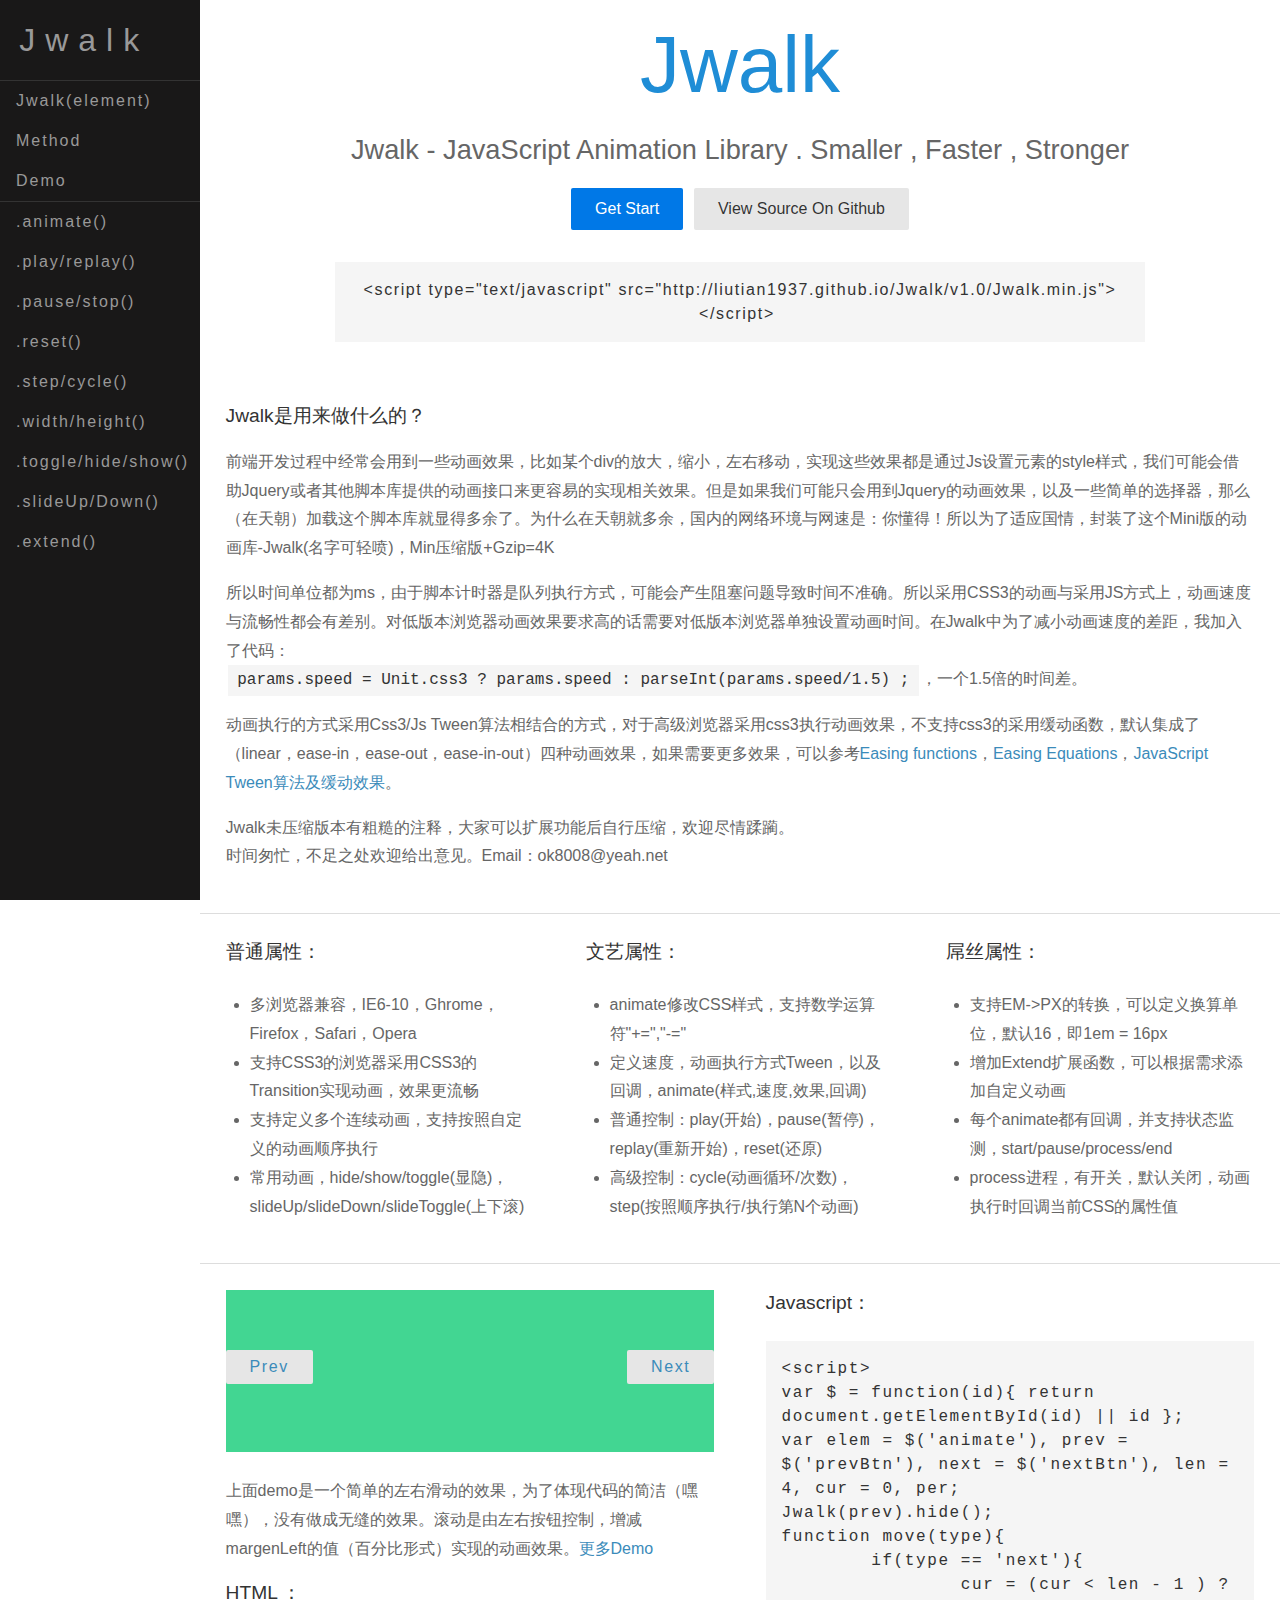
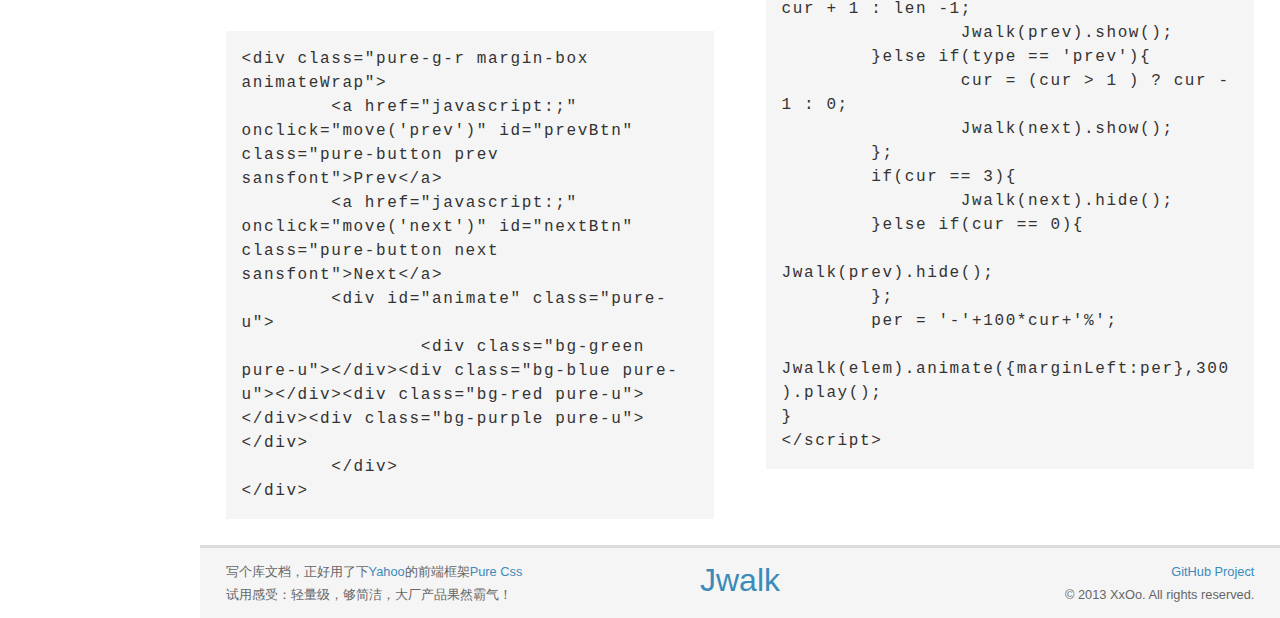
==== index.html @ 4e87f7bf "code" ====
﻿
<!DOCTYPE html>
<html>
<head>
<meta charset="UTF-8">
<title>Jwalk - JavaScript Animation Library</title>
<link rel="stylesheet" href="style.css" />
<link rel="stylesheet" href="pure.css" />
<body>
	<div class="pure-g-r" id="layout">
		<!--menu start-->
		<div class="pure-u sansfont" id="menu">
			
			<div class="pure-menu pure-menu-open">
				<a href="index.html" class="pure-menu-heading">Jwalk</a>
				<ul>
					<li><a href="start.html">Jwalk(element)</a></li>
					<li><a href="method.html">Method</a></li>
					<li><a href="demo.html">Demo</a></li>
				</ul>
				<ul>
					<li><a href="method.html#animate">.animate()</a></li>
					<li><a href="method.html#play">.play/replay()</a></li>
					<li><a href="method.html#pause">.pause/stop()</a></li>
					<li><a href="method.html#reset">.reset()</a></li>
					<li><a href="method.html#step">.step/cycle()</a></li>
					<li><a href="method.html#width">.width/height()</a></li>
					<li><a href="method.html#toggle">.toggle/hide/show()</a></li>
					<li><a href="method.html#slide">.slideUp/Down()</a></li>
					<li><a href="method.html#extend">.extend()</a></li>
				</ul>
			</div>
			
		</div>
		<!--menu end-->
		<!--main start-->
		<div class="pure-u" id="main">
			
			<div class="pure-g-r  hgroup sansfont">
				<div class="pure-u-1">
					<h1>Jwalk</h1>
					<h2>Jwalk - JavaScript Animation Library . Smaller , Faster , Stronger</h2>
					<p>
						<a class="pure-button pure-button-primary" href="start.html">Get Start</a>
						<a class="pure-button" href="https://github.com/liutian1937/Jwalk" target="_blank">View Source On Github</a>
					</p>
				</div>
				<div class="pure-u-3-4">
					<pre class="sansfont">&lt;script type="text/javascript" src="http://liutian1937.github.io/Jwalk/v1.0/Jwalk.min.js"&gt;&lt;/script&gt; </pre>
				</div>
			</div>
			
			<div class="pure-g-r">
				<div class="pure-u-1 heifont content">
					
					<div class="padding-box">
						<h3>Jwalk是用来做什么的？</h3>
						<p>前端开发过程中经常会用到一些动画效果，比如某个div的放大，缩小，左右移动，实现这些效果都是通过Js设置元素的style样式，我们可能会借助Jquery或者其他脚本库提供的动画接口来更容易的实现相关效果。但是如果我们可能只会用到Jquery的动画效果，以及一些简单的选择器，那么（在天朝）加载这个脚本库就显得多余了。为什么在天朝就多余，国内的网络环境与网速是：你懂得！所以为了适应国情，封装了这个Mini版的动画库-Jwalk(名字可轻喷)，Min压缩版+Gzip=4K</p>
						<p>所以时间单位都为ms，由于脚本计时器是队列执行方式，可能会产生阻塞问题导致时间不准确。所以采用CSS3的动画与采用JS方式上，动画速度与流畅性都会有差别。对低版本浏览器动画效果要求高的话需要对低版本浏览器单独设置动画时间。在Jwalk中为了减小动画速度的差距，我加入了代码：<br/><code>params.speed = Unit.css3 ? params.speed : parseInt(params.speed/1.5) ;</code>，一个1.5倍的时间差。</p>
						<p>动画执行的方式采用Css3/Js Tween算法相结合的方式，对于高级浏览器采用css3执行动画效果，不支持css3的采用缓动函数，默认集成了（linear，ease-in，ease-out，ease-in-out）四种动画效果，如果需要更多效果，可以参考<a href="http://easings.net/zh-cn" target="_blank">Easing functions</a>，<a href="http://www.gizma.com/easing/" target="_blank">Easing Equations</a>，<a href="http://www.cnblogs.com/cloudgamer/archive/2009/01/06/Tween.html" target="_blank">JavaScript Tween算法及缓动效果</a>。</p>
						<p>Jwalk未压缩版本有粗糙的注释，大家可以扩展功能后自行压缩，欢迎尽情蹂躏。<br/>时间匆忙，不足之处欢迎给出意见。Email：ok8008@yeah.net</p>
					</div>
					
					<div class="pure-g-r">
						<div class="pure-u-1-3">
							<div class="padding-box">
								<h4>普通属性：</h4>
								<ul>
									<li>多浏览器兼容，IE6-10，Ghrome，Firefox，Safari，Opera</li>
									<li>支持CSS3的浏览器采用CSS3的Transition实现动画，效果更流畅</li>
									<li>支持定义多个连续动画，支持按照自定义的动画顺序执行</li>
									<li>常用动画，hide/show/toggle(显隐)，slideUp/slideDown/slideToggle(上下滚)</li>
								</ul>
							</div>
						</div><div class="pure-u-1-3">
							<div class="padding-box">
								<h4>文艺属性：</h4>
								<ul>
									<li>animate修改CSS样式，支持数学运算符"+=","-="</li>
									<li>定义速度，动画执行方式Tween，以及回调，animate(样式,速度,效果,回调) </li>
									<li>普通控制：play(开始)，pause(暂停)，replay(重新开始)，reset(还原)</li>
									<li>高级控制：cycle(动画循环/次数)，step(按照顺序执行/执行第N个动画)</li>
								</ul>
							</div>
						</div><div class="pure-u-1-3">
							<div class="padding-box">
								<h4>屌丝属性：</h4>
								<ul>
									<li>支持EM->PX的转换，可以定义换算单位，默认16，即1em = 16px </li>
									<li>增加Extend扩展函数，可以根据需求添加自定义动画</li>
									<li>每个animate都有回调，并支持状态监测，start/pause/process/end</li>
									<li>process进程，有开关，默认关闭，动画执行时回调当前CSS的属性值</li>
								</ul>
							</div>
						</div>
					</div>
					
					<div class="pure-g-r">
						<div class="pure-u-1-2">
						
							<div class="pure-u-1 margin-box animateWrap">
								<a href="javascript:;" onclick="move('prev')" id="prevBtn" class="pure-button prev sansfont">Prev</a>
								<a href="javascript:;" onclick="move('next')" id="nextBtn" class="pure-button next sansfont">Next</a>
								<div id="animate" class="pure-u">
									<div class="bg-green pure-u"></div><div class="bg-blue pure-u"></div><div class="bg-red pure-u"></div><div class="bg-purple pure-u"></div>
								</div>
							</div>
							
							<div class="pure-u-1 margin-box">
								<p>上面demo是一个简单的左右滑动的效果，为了体现代码的简洁（嘿嘿），没有做成无缝的效果。滚动是由左右按钮控制，增减margenLeft的值（百分比形式）实现的动画效果。<a href="demo.html">更多Demo</a></p>
								<h4>HTML ：</h4>
								<pre>&lt;div class="pure-g-r margin-box animateWrap"&gt;
	&lt;a href="javascript:;" onclick="move('prev')" id="prevBtn" class="pure-button prev sansfont"&gt;Prev&lt;/a&gt;
	&lt;a href="javascript:;" onclick="move('next')" id="nextBtn" class="pure-button next sansfont"&gt;Next&lt;/a&gt;
	&lt;div id="animate" class="pure-u"&gt;
		&lt;div class="bg-green pure-u"&gt;&lt;/div&gt;&lt;div class="bg-blue pure-u"&gt;&lt;/div&gt;&lt;div class="bg-red pure-u"&gt;&lt;/div&gt;&lt;div class="bg-purple pure-u"&gt;&lt;/div&gt;
	&lt;/div&gt;
&lt;/div&gt; </pre>
							</div>
							
						</div><div class="pure-u-1-2">
							<div class="padding-box">
								<h4>Javascript：</h4>
								
								<pre>&lt;script&gt;
var $ = function(id){ return document.getElementById(id) || id };
var elem = $('animate'), prev = $('prevBtn'), next = $('nextBtn'), len = 4, cur = 0, per;
Jwalk(prev).hide();
function move(type){
	if(type == 'next'){
		cur = (cur &lt; len - 1 ) ? cur + 1 : len -1;
		Jwalk(prev).show();
	}else if(type == 'prev'){
		cur = (cur &gt; 1 ) ? cur - 1 : 0;
		Jwalk(next).show();
	};
	if(cur == 3){
		Jwalk(next).hide();
	}else if(cur == 0){
			Jwalk(prev).hide();
	};
	per = '-'+100*cur+'%';
	Jwalk(elem).animate({marginLeft:per},300).play();
}
&lt;/script&gt; </pre>
							</div>
						</div>
					</div>

					<!--bottom start-->
					<div class="pure-g-r bottom">

						<div class="pure-u-2-5">
							<div class="padding-box-1">
								<p>
									写个库文档，正好用了下<span class="sansfont" style="color:#3b8bba;">Yahoo</span>的前端框架<a class="sansfont" href="http://purecss.io/" target="_blank">Pure Css</a><br/>
									试用感受：轻量级，够简洁，大厂产品果然霸气！
								</p>
							</div>
						</div><div class="pure-u-1-5 align-center">
							<a href="http://liutian1937.github.io/Jwalk/index.html" class="sansfont center-name" target="_blank">
								Jwalk
							</a>
						</div><div class="pure-u-2-5">
							<div class="padding-box-1 bottom-right">
								<p class="sansfont">
									<a href="https://github.com/liutian1937/Jwalk" target="_blank">GitHub Project</a><br/>
									<span class="copyright">© 2013 XxOo. All rights reserved.</span>
								</p>
							</div>
						</div>

					</div>
					<!--bottom end-->
				</div>
				
			</div>
		</div>
		<!--main end-->
	</div>


</body>
</html>
---- style.css ----
﻿h1,h2,h3,h4{font-weight:100;}
.sansfont{font-family: 'Open Sans', sans-serif;}
.heifont{font-family:"Microsoft YaHei",sans-serif;}
#layout{padding-left:200px;}
a{text-decoration:none;}
.padding-box{padding:1.6em;}
.padding-box-1{padding:0.8em 1.6em;}
.margin-box{margin:1.6em;}
.align-center{text-align:center;}
.red{color:#db4f33;}
pre{padding:1em;font-size:100%;color:#333;background:#f5f5f5;letter-spacing:0.1em;line-height:1.5em;}
code{border: none;margin:0 2px;font-size:1em;padding:0.4em 0.6em;white-space: nowrap;background:#f5f5f5;color:#333;}
.pure-button-small {font-size: 80%;}
/*menu start*/
#menu{margin-left:-200px;width:200px;position:fixed;top:0;left:200px;bottom:0;z-index:1000;background:#191818;overflow-x:hidden;overflow-y:auto;-webkit-overflow-scroll:touch;}
#menu a{color:#999;border:none;white-space:normal;font-weight:400;padding:0.5em 0 0.5em 1em;letter-spacing:2px;}
#menu .pure-menu-open{background:transparent;border:0;}
#menu .pure-menu ul{border:none;background:transparent;}
#menu .pure-menu ul,#menu .pure-menu .menu-item-selected{border-top:1px solid #333;}
#menu .pure-menu li a:hover,#menu .pure-menu li a:focus{background:#333;}
.pure-menu-link{display:none;top:0;left:150px;background:#000;background:rgba(0,0,0,0.7);padding:0.75em 1em;}
.pure-menu-link:hover,.pure-menu-link:focus{background:#000;}
#menu .pure-menu-heading{font-size:200%;color:#fff;font-weight:100;letter-spacing:10px;text-transform:none;padding-left:0.6em;margin-top:0;}
#menu .pure-menu-heading:hover,#menu .pure-menu-heading:focus{color:#999;}
#menu .pure-menu-selected{background:#1f8dd6;}
#menu .pure-menu-selected a{color:#fff;}
#menu li.pure-menu-selected a:hover,#menu li.pure-menu-selected a:focus{background:none;}
/*main start*/
#main{width:100%;}
#main .hgroup{text-align:center;padding:1.2em 0;}
#main .hgroup h1{color:#1f8dd6;font-size:500%;margin:0;padding:0;}
#main .hgroup h2{color:#666;font-size:170%;}
#main .hgroup p a{line-height:1.6em;margin:0 0.2em;}
#main .hgroup pre{padding:1em;font-size:100%;color:#333;background:#f5f5f5;letter-spacing:0.1em;}

#main .content{color:#333;}
#main .content .pure-g-r{border-top:1px solid #ddd;}
#main .content h3,#main .content h4{font-size:1.2em;margin-top:0;}
#main .content p,#main .content ul{font-size:1em;line-height:1.8em;color:#666;}
#main .content ul{padding-left:24px;}
#main .content h2,#main .content h3,#main .content h4{font-family:"Microsoft YaHei",sans-serif;}
#main .content h3 a{color:#333;cursor:default;font-family: 'Open Sans', sans-serif;font-size:140%;}

#main .content .bottom{background:#f5f5f5;color:#666;border-top:3px solid #ddd;}
#main .content .bottom p{margin:0;padding:0;font-size:0.8em;color:#666;}
#main .content .bottom a{color:#3b8bba;text-decoration:none;}
#main .content .bottom a:hover{color:#265778;}
#main .content .bottom-right{text-align:right;}
#main .content a.center-name{font-size:200%;line-height:2em;}
/*page header*/
#main .header{text-align:center;padding:1.2em 0;border-bottom:1px solid #eee;}
#main .header h1{font-size:200%;color:#666;margin:0.2em 0;}
#main .header p{font-size:140%;color:#999;margin:0.2em 0;font-weight:100;}

#main .intro ul{padding-left:2.5em;}
#main .content a{color:#3b8bba;}
#main .content a:hover{color:#265778}
#main .content .notice{border-bottom:2px solid rgb(202, 60, 60);}
/*animate*/
#animate{height:100%;}
#touch li{height:100%;float:left;text-align:center;}

/*demo*/
#animate{width:100%;height:162px;white-space:nowrap;}
#animate .pure-u{width:100%;height:100%;}
.bg-green{background:#42d692;}
.bg-blue{background:#4986e7;}
.bg-red{background:#d06b64;}
.bg-purple{background:#cd74e6;}

.animateWrap{overflow:hidden;position:relative;}
.animateWrap .pure-button{position:absolute;top:60px;letter-spacing:0.1em;}
.animateWrap .prev{left:0px;}
.animateWrap .next{right:0px;}
.hide-code{display:none;height:0px;}

/*demo*/
.starWrap{position:relative;width:300px;height:300px;background:#f5f5f5;}
.starWrap .circle{width:30px;height:30px;border:1px solid #eee;box-shadow:0px 0px 10px rgba(0,0,0,0.3);border-radius:30px;position:absolute;left:0px;top:0px;}
.starWrap .c1{left:20px;top:120px;}
.starWrap .c2{left:120px;top:30px;}
.starWrap .c3{left:220px;top:120px;}
.starWrap .c4{left:170px;top:220px;}
.starWrap .c5{left:70px;top:220px;}

#circle{background:#db4f33;left:20px;top:120px;}
---- pure.css ----
﻿/*!
Pure v0.2.0
Copyright 2013 Yahoo! Inc. All rights reserved.
Licensed under the BSD License.
https://github.com/yui/pure/blob/master/LICENSE.md
*/
/*!
normalize.css v1.1.2 | MIT License | git.io/normalize
Copyright (c) Nicolas Gallagher and Jonathan Neal
*/
/*! normalize.css v1.1.2 | MIT License | git.io/normalize */article,aside,details,figcaption,figure,footer,header,hgroup,main,nav,section,summary{display:block}audio,canvas,video{display:inline-block;*display:inline;*zoom:1}audio:not([controls]){display:none;height:0}[hidden]{display:none}html{font-size:100%;-ms-text-size-adjust:100%;-webkit-text-size-adjust:100%}html,button,input,select,textarea{font-family:sans-serif}body{margin:0}a:focus{outline:thin dotted}a:active,a:hover{outline:0}h1{font-size:2em;margin:.67em 0}h2{font-size:1.5em;margin:.83em 0}h3{font-size:1.17em;margin:1em 0}h4{font-size:1em;margin:1.33em 0}h5{font-size:.83em;margin:1.67em 0}h6{font-size:.67em;margin:2.33em 0}abbr[title]{border-bottom:1px dotted}b,strong{font-weight:700}blockquote{margin:1em 40px}dfn{font-style:italic}hr{-moz-box-sizing:content-box;box-sizing:content-box;height:0}mark{background:#ff0;color:#000}p,pre{margin:1em 0}code,kbd,pre,samp{font-family:monospace,serif;_font-family:'courier new',monospace;font-size:1em}pre{white-space:pre;white-space:pre-wrap;word-wrap:break-word}q{quotes:none}q:before,q:after{content:'';content:none}small{font-size:80%}sub,sup{font-size:75%;line-height:0;position:relative;vertical-align:baseline}sup{top:-.5em}sub{bottom:-.25em}dl,menu,ol,ul{margin:1em 0}dd{margin:0 0 0 40px}menu,ol,ul{padding:0 0 0 40px}nav ul,nav ol{list-style:none;list-style-image:none}img{border:0;-ms-interpolation-mode:bicubic}svg:not(:root){overflow:hidden}figure{margin:0}form{margin:0}fieldset{border:1px solid silver;margin:0 2px;padding:.35em .625em .75em}legend{border:0;padding:0;white-space:normal;*margin-left:-7px}button,input,select,textarea{font-size:100%;margin:0;vertical-align:baseline;*vertical-align:middle}button,input{line-height:normal}button,select{text-transform:none}button,html input[type=button],input[type=reset],input[type=submit]{-webkit-appearance:button;cursor:pointer;*overflow:visible}button[disabled],html input[disabled]{cursor:default}input[type=checkbox],input[type=radio]{box-sizing:border-box;padding:0;*height:13px;*width:13px}input[type=search]{-webkit-appearance:textfield;-moz-box-sizing:content-box;-webkit-box-sizing:content-box;box-sizing:content-box}input[type=search]::-webkit-search-cancel-button,input[type=search]::-webkit-search-decoration{-webkit-appearance:none}button::-moz-focus-inner,input::-moz-focus-inner{border:0;padding:0}textarea{overflow:auto;vertical-align:top}table{border-collapse:collapse;border-spacing:0}
.pure-button{display:inline-block;*display:inline;zoom:1;line-height:normal;white-space:nowrap;vertical-align:baseline;text-align:center;cursor:pointer;-webkit-user-drag:none;-webkit-user-select:none;-moz-user-select:none;-ms-user-select:none;user-select:none}.pure-button::-moz-focus-inner{padding:0;border:0}.pure-button{font-size:100%;*font-size:90%;*overflow:visible;padding:.5em 1.5em;color:#444;color:rgba(0,0,0,.8);*color:#444;border:1px solid #999;border:0 rgba(0,0,0,0);background-color:#E6E6E6;text-decoration:none;border-radius:2px;-webkit-font-smoothing:antialiased;-webkit-transition:.1s linear -webkit-box-shadow;-moz-transition:.1s linear -moz-box-shadow;-ms-transition:.1s linear box-shadow;-o-transition:.1s linear box-shadow;transition:.1s linear box-shadow}.pure-button-hover,.pure-button:hover,.pure-button:focus{filter:progid:DXImageTransform.Microsoft.gradient(startColorstr='#00000000', endColorstr='#1a000000', GradientType=0);background-image:-webkit-gradient(linear,0 0,0 100%,from(transparent),color-stop(40%,rgba(0,0,0,.05)),to(rgba(0,0,0,.1)));background-image:-webkit-linear-gradient(transparent,rgba(0,0,0,.05) 40%,rgba(0,0,0,.1));background-image:-moz-linear-gradient(top,rgba(0,0,0,.05) 0,rgba(0,0,0,.1));background-image:-ms-linear-gradient(transparent,rgba(0,0,0,.05) 40%,rgba(0,0,0,.1));background-image:-o-linear-gradient(transparent,rgba(0,0,0,.05) 40%,rgba(0,0,0,.1));background-image:linear-gradient(transparent,rgba(0,0,0,.05) 40%,rgba(0,0,0,.1))}.pure-button:focus{outline:0}.pure-button-active,.pure-button:active{box-shadow:0 0 0 1px rgba(0,0,0,.15) inset,0 0 6px rgba(0,0,0,.2) inset}.pure-button[disabled],.pure-button-disabled,.pure-button-disabled:hover,.pure-button-disabled:focus,.pure-button-disabled:active{border:0;background-image:none;filter:progid:DXImageTransform.Microsoft.gradient(enabled=false);filter:alpha(opacity=40);-khtml-opacity:.4;-moz-opacity:.4;opacity:.4;cursor:not-allowed;box-shadow:none}.pure-button-hidden{display:none}.pure-button::-moz-focus-inner{padding:0;border:0}.pure-button-primary,.pure-button-selected,a.pure-button-primary,a.pure-button-selected{background-color:#0078e7;color:#fff}
.pure-form{margin:0}.pure-form fieldset{border:1px solid silver;margin:0 2px;padding:.35em .625em .75em}.pure-form legend{border:0;padding:0;white-space:normal;*margin-left:-7px}.pure-form button,.pure-form input,.pure-form select,.pure-form textarea{font-size:100%;margin:0;vertical-align:baseline;*vertical-align:middle}.pure-form button,.pure-form input{line-height:normal}.pure-form button,.pure-form input[type=button],.pure-form input[type=reset],.pure-form input[type=submit]{-webkit-appearance:button;cursor:pointer;*overflow:visible}.pure-form button[disabled],.pure-form input[disabled]{cursor:default}.pure-form input[type=checkbox],.pure-form input[type=radio]{box-sizing:border-box;padding:0;*height:13px;*width:13px}.pure-form input[type=search]{-webkit-appearance:textfield;-moz-box-sizing:content-box;-webkit-box-sizing:content-box;box-sizing:content-box}.pure-form input[type=search]::-webkit-search-cancel-button,.pure-form input[type=search]::-webkit-search-decoration{-webkit-appearance:none}.pure-form button::-moz-focus-inner,.pure-form input::-moz-focus-inner{border:0;padding:0}.pure-form textarea{overflow:auto;vertical-align:top}.pure-form input[type=text],.pure-form input[type=password],.pure-form input[type=email],.pure-form input[type=url],.pure-form input[type=date],.pure-form input[type=month],.pure-form input[type=time],.pure-form input[type=datetime],.pure-form input[type=datetime-local],.pure-form input[type=week],.pure-form input[type=number],.pure-form input[type=search],.pure-form input[type=tel],.pure-form input[type=color],.pure-form select,.pure-form textarea{padding:.5em .6em;display:inline-block;border:1px solid #ccc;font-size:.8em;box-shadow:inset 0 1px 3px #ddd;border-radius:4px;-webkit-transition:.3s linear border;-moz-transition:.3s linear border;-ms-transition:.3s linear border;-o-transition:.3s linear border;transition:.3s linear border;-webkit-box-sizing:border-box;-moz-box-sizing:border-box;box-sizing:border-box;-webkit-font-smoothing:antialiased}.pure-form input[type=text]:focus,.pure-form input[type=password]:focus,.pure-form input[type=email]:focus,.pure-form input[type=url]:focus,.pure-form input[type=date]:focus,.pure-form input[type=month]:focus,.pure-form input[type=time]:focus,.pure-form input[type=datetime]:focus,.pure-form input[type=datetime-local]:focus,.pure-form input[type=week]:focus,.pure-form input[type=number]:focus,.pure-form input[type=search]:focus,.pure-form input[type=tel]:focus,.pure-form input[type=color]:focus,.pure-form select:focus,.pure-form textarea:focus{outline:0;outline:thin dotted \9;border-color:#129FEA}.pure-form input[type=file]:focus,.pure-form input[type=radio]:focus,.pure-form input[type=checkbox]:focus{outline:thin dotted #333;outline:1px auto #129FEA}.pure-form .pure-checkbox,.pure-form .pure-radio{margin:.5em 0;display:block}.pure-form input[type=text][disabled],.pure-form input[type=password][disabled],.pure-form input[type=email][disabled],.pure-form input[type=url][disabled],.pure-form input[type=date][disabled],.pure-form input[type=month][disabled],.pure-form input[type=time][disabled],.pure-form input[type=datetime][disabled],.pure-form input[type=datetime-local][disabled],.pure-form input[type=week][disabled],.pure-form input[type=number][disabled],.pure-form input[type=search][disabled],.pure-form input[type=tel][disabled],.pure-form input[type=color][disabled],.pure-form select[disabled],.pure-form textarea[disabled],.pure-form input[readonly],.pure-form select[readonly],.pure-form textarea[readonly]{cursor:not-allowed;background-color:#eaeded;color:#cad2d3;border-color:transparent}.pure-form input:focus:invalid,.pure-form textarea:focus:invalid,.pure-form select:focus:invalid{color:#b94a48;border:1px solid #ee5f5b}.pure-form input:focus:invalid:focus,.pure-form textarea:focus:invalid:focus,.pure-form select:focus:invalid:focus{border-color:#e9322d}.pure-form input[type=file]:focus:invalid:focus,.pure-form input[type=radio]:focus:invalid:focus,.pure-form input[type=checkbox]:focus:invalid:focus{outline-color:#e9322d}.pure-form select{border:1px solid #ccc;background-color:#fff}.pure-form select[multiple]{height:auto}.pure-form label{margin:.5em 0 .2em;color:#999;font-size:90%}.pure-form fieldset{margin:0;padding:.35em 0 .75em;border:0}.pure-form legend{display:block;width:100%;padding:.3em 0;margin-bottom:.3em;font-size:125%;color:#333;border-bottom:1px solid #e5e5e5}.pure-form-stacked input[type=text],.pure-form-stacked input[type=password],.pure-form-stacked input[type=email],.pure-form-stacked input[type=url],.pure-form-stacked input[type=date],.pure-form-stacked input[type=month],.pure-form-stacked input[type=time],.pure-form-stacked input[type=datetime],.pure-form-stacked input[type=datetime-local],.pure-form-stacked input[type=week],.pure-form-stacked input[type=number],.pure-form-stacked input[type=search],.pure-form-stacked input[type=tel],.pure-form-stacked input[type=color],.pure-form-stacked select,.pure-form-stacked label{display:block}.pure-form-aligned input,.pure-form-aligned textarea,.pure-form-aligned select,.pure-form-aligned .pure-help-inline,.pure-form-message-inline{display:inline-block;*display:inline;*zoom:1;vertical-align:middle}.pure-form-aligned .pure-control-group{margin-bottom:.5em}.pure-form-aligned .pure-control-group label{text-align:right;display:inline-block;vertical-align:middle;width:10em;margin:0 1em 0 0}.pure-form-aligned .pure-controls{margin:1.5em 0 0 10em}.pure-form .pure-input-rounded{border-radius:20px;padding-left:1em}.pure-form .pure-group fieldset{margin-bottom:10px}.pure-form .pure-group input{display:block;padding:10px;margin:0;border-radius:0;position:relative;top:-1px}.pure-form .pure-group input:focus{z-index:2}.pure-form .pure-group input:first-child{top:1px;border-radius:4px 4px 0 0}.pure-form .pure-group input:last-child{top:-2px;border-radius:0 0 4px 4px}.pure-form .pure-group button{margin:.35em 0}.pure-form .pure-input-1{width:100%}.pure-form .pure-input-2-3{width:66%}.pure-form .pure-input-1-2{width:50%}.pure-form .pure-input-1-3{width:33%}.pure-form .pure-input-1-4{width:25%}.pure-form .pure-help-inline,.pure-form-message-inline{display:inline-block;padding-left:.3em;color:#666;vertical-align:middle;font-size:90%}.pure-form-message{display:block;color:#666;font-size:90%}@media only screen and (max-width :480px){.pure-form button[type=submit]{margin:.7em 0 0}.pure-form input[type=text],.pure-form input[type=password],.pure-form input[type=email],.pure-form input[type=url],.pure-form input[type=date],.pure-form input[type=month],.pure-form input[type=time],.pure-form input[type=datetime],.pure-form input[type=datetime-local],.pure-form input[type=week],.pure-form input[type=number],.pure-form input[type=search],.pure-form input[type=tel],.pure-form input[type=color],.pure-form label{margin-bottom:.3em;display:block}.pure-group input[type=text],.pure-form input[type=password],.pure-form input[type=email],.pure-form input[type=url],.pure-form input[type=date],.pure-form input[type=month],.pure-form input[type=time],.pure-form input[type=datetime],.pure-form input[type=datetime-local],.pure-form input[type=week],.pure-form input[type=number],.pure-form input[type=search],.pure-form input[type=tel],.pure-form input[type=color]{margin-bottom:0}.pure-form-aligned .pure-control-group label{margin-bottom:.3em;text-align:left;display:block;width:100%}.pure-form-aligned .pure-controls{margin:1.5em 0 0}.pure-form .pure-help-inline,.pure-form-message-inline,.pure-form-message{display:block;font-size:80%;padding:.2em 0 .8em}}
.pure-g{letter-spacing:-.31em;*letter-spacing:normal;*word-spacing:-.43em;text-rendering:optimizespeed}.opera-only :-o-prefocus,.pure-g{word-spacing:-.43em}.pure-u{display:inline-block;*display:inline;zoom:1;letter-spacing:normal;word-spacing:normal;vertical-align:top;text-rendering:auto}.pure-u-1,.pure-u-1-2,.pure-u-1-3,.pure-u-2-3,.pure-u-1-4,.pure-u-3-4,.pure-u-1-5,.pure-u-2-5,.pure-u-3-5,.pure-u-4-5,.pure-u-1-6,.pure-u-5-6,.pure-u-1-8,.pure-u-3-8,.pure-u-5-8,.pure-u-7-8,.pure-u-1-12,.pure-u-5-12,.pure-u-7-12,.pure-u-11-12,.pure-u-1-24,.pure-u-5-24,.pure-u-7-24,.pure-u-11-24,.pure-u-13-24,.pure-u-17-24,.pure-u-19-24,.pure-u-23-24{display:inline-block;*display:inline;zoom:1;letter-spacing:normal;word-spacing:normal;vertical-align:top;text-rendering:auto}.pure-u-1{display:block}.pure-u-1-2{width:50%}.pure-u-1-3{width:33.33333%}.pure-u-2-3{width:66.66666%}.pure-u-1-4{width:25%}.pure-u-3-4{width:75%}.pure-u-1-5{width:20%}.pure-u-2-5{width:40%}.pure-u-3-5{width:60%}.pure-u-4-5{width:80%}.pure-u-1-6{width:16.656%}.pure-u-5-6{width:83.33%}.pure-u-1-8{width:12.5%}.pure-u-3-8{width:37.5%}.pure-u-5-8{width:62.5%}.pure-u-7-8{width:87.5%}.pure-u-1-12{width:8.3333%}.pure-u-5-12{width:41.6666%}.pure-u-7-12{width:58.3333%}.pure-u-11-12{width:91.6666%}.pure-u-1-24{width:4.1666%}.pure-u-5-24{width:20.8333%}.pure-u-7-24{width:29.1666%}.pure-u-11-24{width:45.8333%}.pure-u-13-24{width:54.1666%}.pure-u-17-24{width:70.8333%}.pure-u-19-24{width:79.1666%}.pure-u-23-24{width:95.8333%}.pure-g-r{letter-spacing:-.31em;*letter-spacing:normal;*word-spacing:-.43em}.opera-only :-o-prefocus,.pure-g-r{word-spacing:-.43em}.pure-g-r img{max-width:100%}@media (min-width:980px){.pure-visible-phone{display:none}.pure-visible-tablet{display:none}.pure-hidden-desktop{display:none}}@media (max-width:480px){.pure-g-r>.pure-u,.pure-g-r>[class *="pure-u-"]{width:100%}}@media (max-width:767px){.pure-g-r>.pure-u,.pure-g-r>[class *="pure-u-"]{width:100%}.pure-hidden-phone{display:none}.pure-visible-desktop{display:none}}@media (min-width:768px) and (max-width:979px){.pure-hidden-tablet{display:none}.pure-visible-desktop{display:none}}
.pure-menu ul{position:absolute;visibility:hidden}.pure-menu.pure-menu-open{visibility:visible;z-index:2;width:100%}.pure-menu ul{left:-10000px;list-style:none;margin:0;padding:0;top:-10000px;z-index:1}.pure-menu>ul{position:relative}.pure-menu-open>ul{left:0;top:0;visibility:visible}.pure-menu-open>ul:focus{outline:0}.pure-menu li{position:relative}.pure-menu a,.pure-menu .pure-menu-heading{display:block;color:inherit;line-height:1.5em;padding:5px 20px;text-decoration:none;white-space:nowrap}.pure-menu.pure-menu-horizontal>.pure-menu-heading{display:inline-block;*display:inline;zoom:1;margin:0;vertical-align:middle}.pure-menu.pure-menu-horizontal>ul{display:inline-block;*display:inline;zoom:1;vertical-align:middle;height:2.4em}.pure-menu li a{padding:5px 20px}.pure-menu-can-have-children>.pure-menu-label:after{content:'\25B8';float:right;font-family:'Lucida Grande','Lucida Sans Unicode','DejaVu Sans',sans-serif;margin-right:-20px;margin-top:-1px}.pure-menu-can-have-children>.pure-menu-label{padding-right:30px}.pure-menu-separator{background-color:#dfdfdf;display:block;height:1px;font-size:0;margin:7px 2px;overflow:hidden}.pure-menu-hidden{display:none}.pure-menu-fixed{position:fixed;top:0;left:0;width:100%}.pure-menu-horizontal li{display:inline-block;*display:inline;zoom:1;vertical-align:middle}.pure-menu-horizontal li li{display:block}.pure-menu-horizontal>.pure-menu-children>.pure-menu-can-have-children>.pure-menu-label:after{content:"\25BE"}.pure-menu-horizontal>.pure-menu-children>.pure-menu-can-have-children>.pure-menu-label{padding-right:30px}.pure-menu-horizontal li.pure-menu-separator{height:50%;width:1px;margin:0 7px}.pure-menu-horizontal li li.pure-menu-separator{height:1px;width:auto;margin:7px 2px}.pure-menu.pure-menu-open,.pure-menu.pure-menu-horizontal li .pure-menu-children{background:#fff;border:1px solid #b7b7b7}.pure-menu.pure-menu-horizontal,.pure-menu.pure-menu-horizontal .pure-menu-heading{border:0}.pure-menu a{border:1px solid transparent;border-left:0;border-right:0}.pure-menu a,.pure-menu .pure-menu-can-have-children>li:after{color:#777}.pure-menu .pure-menu-can-have-children>li:hover:after{color:#fff}.pure-menu .pure-menu-open{background:#dedede}.pure-menu li a:hover,.pure-menu li a:focus{background:#eee}.pure-menu li.pure-menu-disabled a:hover,.pure-menu li.pure-menu-disabled a:focus{background:#fff;color:#bfbfbf}.pure-menu .pure-menu-disabled>a{background-image:none;border-color:transparent;cursor:default}.pure-menu .pure-menu-disabled>a,.pure-menu .pure-menu-can-have-children.pure-menu-disabled>a:after{color:#bfbfbf}.pure-menu .pure-menu-heading{color:#565d64;text-transform:uppercase;font-size:90%;margin-top:.5em;border-bottom-width:1px;border-bottom-style:solid;border-bottom-color:#dfdfdf}.pure-menu .pure-menu-selected a{color:#000}.pure-menu.pure-menu-open.pure-menu-fixed{border:0;border-bottom:1px solid #b7b7b7}.pure-paginator{list-style:none;margin:0;padding:0}.pure-paginator li{display:inline-block;*display:inline;zoom:1;margin:0 -.35em 0 0}.pure-paginator .pure-button{border-radius:0;padding:.8em 1.4em;vertical-align:top;height:1.1em}.pure-paginator .pure-button:focus{outline-style:none}.pure-paginator .prev,.pure-paginator .next{color:#C0C1C3;text-shadow:0 -1px 0 rgba(0,0,0,.45)}.pure-paginator .prev{border-radius:2px 0 0 2px}.pure-paginator .next{border-radius:0 2px 2px 0}@media (max-width:480px){.pure-menu-horizontal{width:100%}.pure-menu-children li{display:block;border-bottom:1px solid #000}}
.pure-table{border-collapse:collapse;border-spacing:0;empty-cells:show;border:1px solid #cbcbcb}.pure-table caption{color:#000;font:italic 85%/1 arial,sans-serif;padding:1em 0;text-align:center}.pure-table td,.pure-table th{border-left:1px solid #cbcbcb;border-width:0 0 0 1px;font-size:inherit;margin:0;overflow:visible;padding:6px 12px}.pure-table td:first-child,.pure-table th:first-child{border-left-width:0}.pure-table thead{background:#e0e0e0;color:#000;text-align:left;vertical-align:bottom;white-space:nowrap}.pure-table td{background-color:transparent}.pure-table-odd td{background-color:#f2f2f2}.pure-table-striped tr:nth-child(2n-1) td{background-color:#f2f2f2}.pure-table-bordered td{border-bottom:1px solid #cbcbcb}.pure-table-bordered tbody>tr:last-child td,.pure-table-horizontal tbody>tr:last-child td{border-bottom-width:0}.pure-table-horizontal td,.pure-table-horizontal th{border-width:0 0 1px;border-bottom:1px solid #cbcbcb}.pure-table-horizontal tbody>tr:last-child td{border-bottom-width:0}
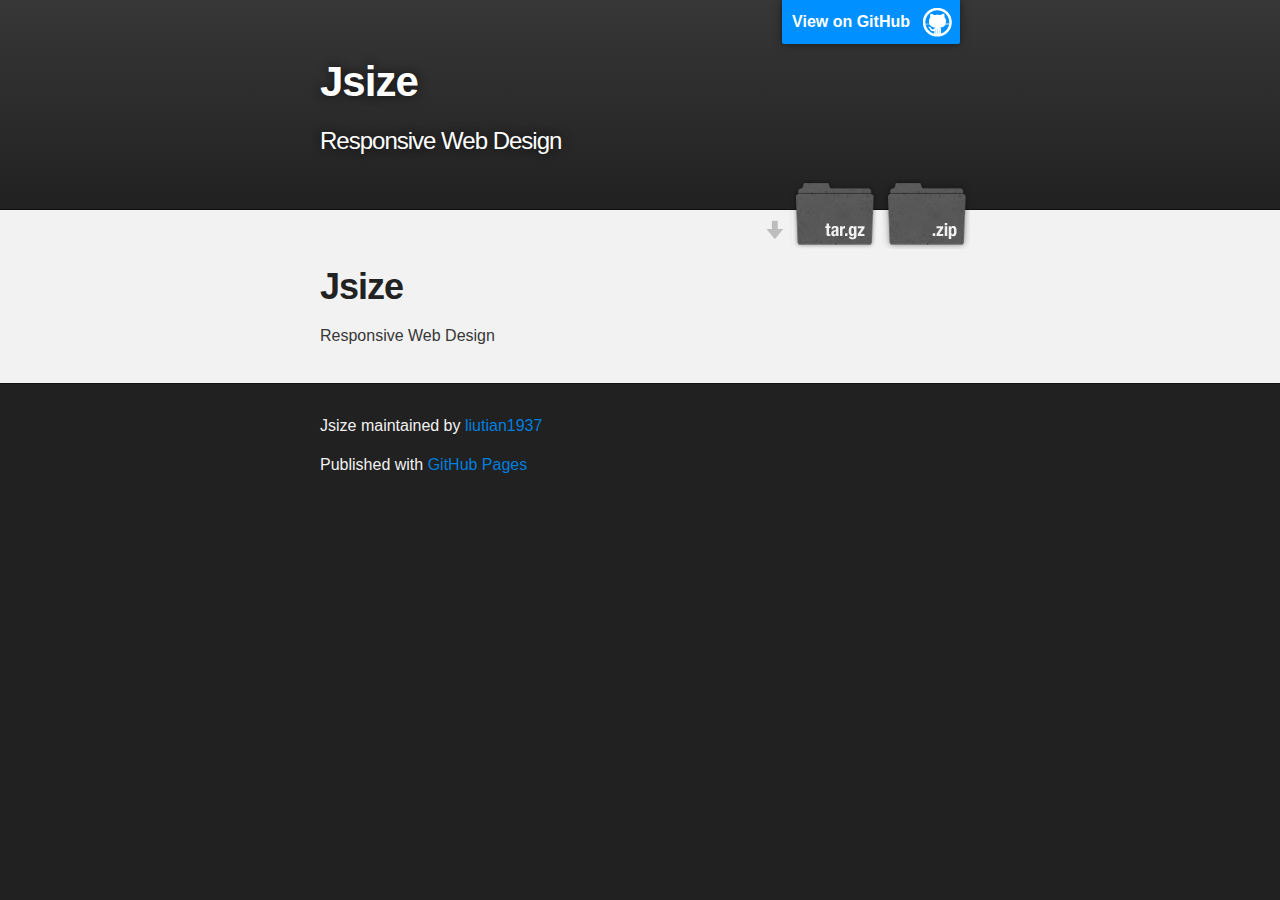
==== commit 9959951d: "Create gh-pages branch via GitHub" ====
--- a/index.html
+++ b/index.html
@@ -1,184 +1,52 @@
-﻿
-<!DOCTYPE html>
-<html>
-<head>
-<meta charset="UTF-8">
-<title>Jwalk - JavaScript Animation Library</title>
-<link rel="stylesheet" href="style.css" />
-<link rel="stylesheet" href="pure.css" />
-<body>
-	<div class="pure-g-r" id="layout">
-		<!--menu start-->
-		<div class="pure-u sansfont" id="menu">
-			
-			<div class="pure-menu pure-menu-open">
-				<a href="index.html" class="pure-menu-heading">Jwalk</a>
-				<ul>
-					<li><a href="start.html">Jwalk(element)</a></li>
-					<li><a href="method.html">Method</a></li>
-					<li><a href="demo.html">Demo</a></li>
-				</ul>
-				<ul>
-					<li><a href="method.html#animate">.animate()</a></li>
-					<li><a href="method.html#play">.play/replay()</a></li>
-					<li><a href="method.html#pause">.pause/stop()</a></li>
-					<li><a href="method.html#reset">.reset()</a></li>
-					<li><a href="method.html#step">.step/cycle()</a></li>
-					<li><a href="method.html#width">.width/height()</a></li>
-					<li><a href="method.html#toggle">.toggle/hide/show()</a></li>
-					<li><a href="method.html#slide">.slideUp/Down()</a></li>
-					<li><a href="method.html#extend">.extend()</a></li>
-				</ul>
-			</div>
-			
-		</div>
-		<!--menu end-->
-		<!--main start-->
-		<div class="pure-u" id="main">
-			
-			<div class="pure-g-r  hgroup sansfont">
-				<div class="pure-u-1">
-					<h1>Jwalk</h1>
-					<h2>Jwalk - JavaScript Animation Library . Smaller , Faster , Stronger</h2>
-					<p>
-						<a class="pure-button pure-button-primary" href="start.html">Get Start</a>
-						<a class="pure-button" href="https://github.com/liutian1937/Jwalk" target="_blank">View Source On Github</a>
-					</p>
-				</div>
-				<div class="pure-u-3-4">
-					<pre class="sansfont">&lt;script type="text/javascript" src="http://liutian1937.github.io/Jwalk/v1.0/Jwalk.min.js"&gt;&lt;/script&gt; </pre>
-				</div>
-			</div>
-			
-			<div class="pure-g-r">
-				<div class="pure-u-1 heifont content">
-					
-					<div class="padding-box">
-						<h3>Jwalk是用来做什么的？</h3>
-						<p>前端开发过程中经常会用到一些动画效果，比如某个div的放大，缩小，左右移动，实现这些效果都是通过Js设置元素的style样式，我们可能会借助Jquery或者其他脚本库提供的动画接口来更容易的实现相关效果。但是如果我们可能只会用到Jquery的动画效果，以及一些简单的选择器，那么（在天朝）加载这个脚本库就显得多余了。为什么在天朝就多余，国内的网络环境与网速是：你懂得！所以为了适应国情，封装了这个Mini版的动画库-Jwalk(名字可轻喷)，Min压缩版+Gzip=4K</p>
-						<p>所以时间单位都为ms，由于脚本计时器是队列执行方式，可能会产生阻塞问题导致时间不准确。所以采用CSS3的动画与采用JS方式上，动画速度与流畅性都会有差别。对低版本浏览器动画效果要求高的话需要对低版本浏览器单独设置动画时间。在Jwalk中为了减小动画速度的差距，我加入了代码：<br/><code>params.speed = Unit.css3 ? params.speed : parseInt(params.speed/1.5) ;</code>，一个1.5倍的时间差。</p>
-						<p>动画执行的方式采用Css3/Js Tween算法相结合的方式，对于高级浏览器采用css3执行动画效果，不支持css3的采用缓动函数，默认集成了（linear，ease-in，ease-out，ease-in-out）四种动画效果，如果需要更多效果，可以参考<a href="http://easings.net/zh-cn" target="_blank">Easing functions</a>，<a href="http://www.gizma.com/easing/" target="_blank">Easing Equations</a>，<a href="http://www.cnblogs.com/cloudgamer/archive/2009/01/06/Tween.html" target="_blank">JavaScript Tween算法及缓动效果</a>。</p>
-						<p>Jwalk未压缩版本有粗糙的注释，大家可以扩展功能后自行压缩，欢迎尽情蹂躏。<br/>时间匆忙，不足之处欢迎给出意见。Email：ok8008@yeah.net</p>
-					</div>
-					
-					<div class="pure-g-r">
-						<div class="pure-u-1-3">
-							<div class="padding-box">
-								<h4>普通属性：</h4>
-								<ul>
-									<li>多浏览器兼容，IE6-10，Ghrome，Firefox，Safari，Opera</li>
-									<li>支持CSS3的浏览器采用CSS3的Transition实现动画，效果更流畅</li>
-									<li>支持定义多个连续动画，支持按照自定义的动画顺序执行</li>
-									<li>常用动画，hide/show/toggle(显隐)，slideUp/slideDown/slideToggle(上下滚)</li>
-								</ul>
-							</div>
-						</div><div class="pure-u-1-3">
-							<div class="padding-box">
-								<h4>文艺属性：</h4>
-								<ul>
-									<li>animate修改CSS样式，支持数学运算符"+=","-="</li>
-									<li>定义速度，动画执行方式Tween，以及回调，animate(样式,速度,效果,回调) </li>
-									<li>普通控制：play(开始)，pause(暂停)，replay(重新开始)，reset(还原)</li>
-									<li>高级控制：cycle(动画循环/次数)，step(按照顺序执行/执行第N个动画)</li>
-								</ul>
-							</div>
-						</div><div class="pure-u-1-3">
-							<div class="padding-box">
-								<h4>屌丝属性：</h4>
-								<ul>
-									<li>支持EM->PX的转换，可以定义换算单位，默认16，即1em = 16px </li>
-									<li>增加Extend扩展函数，可以根据需求添加自定义动画</li>
-									<li>每个animate都有回调，并支持状态监测，start/pause/process/end</li>
-									<li>process进程，有开关，默认关闭，动画执行时回调当前CSS的属性值</li>
-								</ul>
-							</div>
-						</div>
-					</div>
-					
-					<div class="pure-g-r">
-						<div class="pure-u-1-2">
-						
-							<div class="pure-u-1 margin-box animateWrap">
-								<a href="javascript:;" onclick="move('prev')" id="prevBtn" class="pure-button prev sansfont">Prev</a>
-								<a href="javascript:;" onclick="move('next')" id="nextBtn" class="pure-button next sansfont">Next</a>
-								<div id="animate" class="pure-u">
-									<div class="bg-green pure-u"></div><div class="bg-blue pure-u"></div><div class="bg-red pure-u"></div><div class="bg-purple pure-u"></div>
-								</div>
-							</div>
-							
-							<div class="pure-u-1 margin-box">
-								<p>上面demo是一个简单的左右滑动的效果，为了体现代码的简洁（嘿嘿），没有做成无缝的效果。滚动是由左右按钮控制，增减margenLeft的值（百分比形式）实现的动画效果。<a href="demo.html">更多Demo</a></p>
-								<h4>HTML ：</h4>
-								<pre>&lt;div class="pure-g-r margin-box animateWrap"&gt;
-	&lt;a href="javascript:;" onclick="move('prev')" id="prevBtn" class="pure-button prev sansfont"&gt;Prev&lt;/a&gt;
-	&lt;a href="javascript:;" onclick="move('next')" id="nextBtn" class="pure-button next sansfont"&gt;Next&lt;/a&gt;
-	&lt;div id="animate" class="pure-u"&gt;
-		&lt;div class="bg-green pure-u"&gt;&lt;/div&gt;&lt;div class="bg-blue pure-u"&gt;&lt;/div&gt;&lt;div class="bg-red pure-u"&gt;&lt;/div&gt;&lt;div class="bg-purple pure-u"&gt;&lt;/div&gt;
-	&lt;/div&gt;
-&lt;/div&gt; </pre>
-							</div>
-							
-						</div><div class="pure-u-1-2">
-							<div class="padding-box">
-								<h4>Javascript：</h4>
-								
-								<pre>&lt;script&gt;
-var $ = function(id){ return document.getElementById(id) || id };
-var elem = $('animate'), prev = $('prevBtn'), next = $('nextBtn'), len = 4, cur = 0, per;
-Jwalk(prev).hide();
-function move(type){
-	if(type == 'next'){
-		cur = (cur &lt; len - 1 ) ? cur + 1 : len -1;
-		Jwalk(prev).show();
-	}else if(type == 'prev'){
-		cur = (cur &gt; 1 ) ? cur - 1 : 0;
-		Jwalk(next).show();
-	};
-	if(cur == 3){
-		Jwalk(next).hide();
-	}else if(cur == 0){
-			Jwalk(prev).hide();
-	};
-	per = '-'+100*cur+'%';
-	Jwalk(elem).animate({marginLeft:per},300).play();
-}
-&lt;/script&gt; </pre>
-							</div>
-						</div>
-					</div>
-
-					<!--bottom start-->
-					<div class="pure-g-r bottom">
-
-						<div class="pure-u-2-5">
-							<div class="padding-box-1">
-								<p>
-									写个库文档，正好用了下<span class="sansfont" style="color:#3b8bba;">Yahoo</span>的前端框架<a class="sansfont" href="http://purecss.io/" target="_blank">Pure Css</a><br/>
-									试用感受：轻量级，够简洁，大厂产品果然霸气！
-								</p>
-							</div>
-						</div><div class="pure-u-1-5 align-center">
-							<a href="http://liutian1937.github.io/Jwalk/index.html" class="sansfont center-name" target="_blank">
-								Jwalk
-							</a>
-						</div><div class="pure-u-2-5">
-							<div class="padding-box-1 bottom-right">
-								<p class="sansfont">
-									<a href="https://github.com/liutian1937/Jwalk" target="_blank">GitHub Project</a><br/>
-									<span class="copyright">© 2013 XxOo. All rights reserved.</span>
-								</p>
-							</div>
-						</div>
-
-					</div>
-					<!--bottom end-->
-				</div>
-				
-			</div>
-		</div>
-		<!--main end-->
-	</div>
-
-
-</body>
-</html>
+<!DOCTYPE html>
+<html>
+
+  <head>
+    <meta charset='utf-8' />
+    <meta http-equiv="X-UA-Compatible" content="chrome=1" />
+    <meta name="description" content="Jsize : Responsive Web Design " />
+
+    <link rel="stylesheet" type="text/css" media="screen" href="stylesheets/stylesheet.css">
+
+    <title>Jsize</title>
+  </head>
+
+  <body>
+
+    <!-- HEADER -->
+    <div id="header_wrap" class="outer">
+        <header class="inner">
+          <a id="forkme_banner" href="https://github.com/liutian1937/Jsize">View on GitHub</a>
+
+          <h1 id="project_title">Jsize</h1>
+          <h2 id="project_tagline">Responsive Web Design </h2>
+
+            <section id="downloads">
+              <a class="zip_download_link" href="https://github.com/liutian1937/Jsize/zipball/master">Download this project as a .zip file</a>
+              <a class="tar_download_link" href="https://github.com/liutian1937/Jsize/tarball/master">Download this project as a tar.gz file</a>
+            </section>
+        </header>
+    </div>
+
+    <!-- MAIN CONTENT -->
+    <div id="main_content_wrap" class="outer">
+      <section id="main_content" class="inner">
+        <h1>
+<a name="jsize" class="anchor" href="#jsize"><span class="octicon octicon-link"></span></a>Jsize</h1>
+
+<p>Responsive Web Design </p>
+      </section>
+    </div>
+
+    <!-- FOOTER  -->
+    <div id="footer_wrap" class="outer">
+      <footer class="inner">
+        <p class="copyright">Jsize maintained by <a href="https://github.com/liutian1937">liutian1937</a></p>
+        <p>Published with <a href="http://pages.github.com">GitHub Pages</a></p>
+      </footer>
+    </div>
+
+    
+
+  </body>
+</html>
--- a/stylesheets/stylesheet.css
+++ b/stylesheets/stylesheet.css
@@ -0,0 +1,427 @@
+/*******************************************************************************
+Slate Theme for GitHub Pages
+by Jason Costello, @jsncostello
+*******************************************************************************/
+
+@import url(pygment_trac.css);
+
+/*******************************************************************************
+MeyerWeb Reset
+*******************************************************************************/
+
+html, body, div, span, applet, object, iframe,
+h1, h2, h3, h4, h5, h6, p, blockquote, pre,
+a, abbr, acronym, address, big, cite, code,
+del, dfn, em, img, ins, kbd, q, s, samp,
+small, strike, strong, sub, sup, tt, var,
+b, u, i, center,
+dl, dt, dd, ol, ul, li,
+fieldset, form, label, legend,
+table, caption, tbody, tfoot, thead, tr, th, td,
+article, aside, canvas, details, embed,
+figure, figcaption, footer, header, hgroup,
+menu, nav, output, ruby, section, summary,
+time, mark, audio, video {
+  margin: 0;
+  padding: 0;
+  border: 0;
+  font: inherit;
+  vertical-align: baseline;
+}
+
+/* HTML5 display-role reset for older browsers */
+article, aside, details, figcaption, figure,
+footer, header, hgroup, menu, nav, section {
+  display: block;
+}
+
+ol, ul {
+  list-style: none;
+}
+
+blockquote, q {
+}
+
+table {
+  border-collapse: collapse;
+  border-spacing: 0;
+}
+
+/*******************************************************************************
+Theme Styles
+*******************************************************************************/
+
+body {
+  box-sizing: border-box;
+  color:#373737;
+  background: #212121;
+  font-size: 16px;
+  font-family: 'Myriad Pro', Calibri, Helvetica, Arial, sans-serif;
+  line-height: 1.5;
+  -webkit-font-smoothing: antialiased;
+}
+
+h1, h2, h3, h4, h5, h6 {
+  margin: 10px 0;
+  font-weight: 700;
+  color:#222222;
+  font-family: 'Lucida Grande', 'Calibri', Helvetica, Arial, sans-serif;
+  letter-spacing: -1px;
+}
+
+h1 {
+  font-size: 36px;
+  font-weight: 700;
+}
+
+h2 {
+  padding-bottom: 10px;
+  font-size: 32px;
+  background: url('../images/bg_hr.png') repeat-x bottom;
+}
+
+h3 {
+  font-size: 24px;
+}
+
+h4 {
+  font-size: 21px;
+}
+
+h5 {
+  font-size: 18px;
+}
+
+h6 {
+  font-size: 16px;
+}
+
+p {
+  margin: 10px 0 15px 0;
+}
+
+footer p {
+  color: #f2f2f2;
+}
+
+a {
+  text-decoration: none;
+  color: #007edf;
+  text-shadow: none;
+
+  transition: color 0.5s ease;
+  transition: text-shadow 0.5s ease;
+  -webkit-transition: color 0.5s ease;
+  -webkit-transition: text-shadow 0.5s ease;
+  -moz-transition: color 0.5s ease;
+  -moz-transition: text-shadow 0.5s ease;
+  -o-transition: color 0.5s ease;
+  -o-transition: text-shadow 0.5s ease;
+  -ms-transition: color 0.5s ease;
+  -ms-transition: text-shadow 0.5s ease;
+}
+
+#main_content a:hover {
+  color: #0069ba;
+  text-shadow: #0090ff 0px 0px 2px;
+}
+
+footer a:hover {
+  color: #43adff;
+  text-shadow: #0090ff 0px 0px 2px;
+}
+
+em {
+  font-style: italic;
+}
+
+strong {
+  font-weight: bold;
+}
+
+img {
+  position: relative;
+  margin: 0 auto;
+  max-width: 739px;
+  padding: 5px;
+  margin: 10px 0 10px 0;
+  border: 1px solid #ebebeb;
+
+  box-shadow: 0 0 5px #ebebeb;
+  -webkit-box-shadow: 0 0 5px #ebebeb;
+  -moz-box-shadow: 0 0 5px #ebebeb;
+  -o-box-shadow: 0 0 5px #ebebeb;
+  -ms-box-shadow: 0 0 5px #ebebeb;
+}
+
+pre, code {
+  width: 100%;
+  color: #222;
+  background-color: #fff;
+
+  font-family: Monaco, "Bitstream Vera Sans Mono", "Lucida Console", Terminal, monospace;
+  font-size: 14px;
+
+  border-radius: 2px;
+  -moz-border-radius: 2px;
+  -webkit-border-radius: 2px;
+
+
+
+}
+
+pre {
+  width: 100%;
+  padding: 10px;
+  box-shadow: 0 0 10px rgba(0,0,0,.1);
+  overflow: auto;
+}
+
+code {
+  padding: 3px;
+  margin: 0 3px;
+  box-shadow: 0 0 10px rgba(0,0,0,.1);
+}
+
+pre code {
+  display: block;
+  box-shadow: none;
+}
+
+blockquote {
+  color: #666;
+  margin-bottom: 20px;
+  padding: 0 0 0 20px;
+  border-left: 3px solid #bbb;
+}
+
+ul, ol, dl {
+  margin-bottom: 15px
+}
+
+ul li {
+  list-style: inside;
+  padding-left: 20px;
+}
+
+ol li {
+  list-style: decimal inside;
+  padding-left: 20px;
+}
+
+dl dt {
+  font-weight: bold;
+}
+
+dl dd {
+  padding-left: 20px;
+  font-style: italic;
+}
+
+dl p {
+  padding-left: 20px;
+  font-style: italic;
+}
+
+hr {
+  height: 1px;
+  margin-bottom: 5px;
+  border: none;
+  background: url('../images/bg_hr.png') repeat-x center;
+}
+
+table {
+  border: 1px solid #373737;
+  margin-bottom: 20px;
+  text-align: left;
+ }
+
+th {
+  font-family: 'Lucida Grande', 'Helvetica Neue', Helvetica, Arial, sans-serif;
+  padding: 10px;
+  background: #373737;
+  color: #fff;
+ }
+
+td {
+  padding: 10px;
+  border: 1px solid #373737;
+ }
+
+form {
+  background: #f2f2f2;
+  padding: 20px;
+}
+
+img {
+  width: 100%;
+  max-width: 100%;
+}
+
+/*******************************************************************************
+Full-Width Styles
+*******************************************************************************/
+
+.outer {
+  width: 100%;
+}
+
+.inner {
+  position: relative;
+  max-width: 640px;
+  padding: 20px 10px;
+  margin: 0 auto;
+}
+
+#forkme_banner {
+  display: block;
+  position: absolute;
+  top:0;
+  right: 10px;
+  z-index: 10;
+  padding: 10px 50px 10px 10px;
+  color: #fff;
+  background: url('../images/blacktocat.png') #0090ff no-repeat 95% 50%;
+  font-weight: 700;
+  box-shadow: 0 0 10px rgba(0,0,0,.5);
+  border-bottom-left-radius: 2px;
+  border-bottom-right-radius: 2px;
+}
+
+#header_wrap {
+  background: #212121;
+  background: -moz-linear-gradient(top, #373737, #212121);
+  background: -webkit-linear-gradient(top, #373737, #212121);
+  background: -ms-linear-gradient(top, #373737, #212121);
+  background: -o-linear-gradient(top, #373737, #212121);
+  background: linear-gradient(top, #373737, #212121);
+}
+
+#header_wrap .inner {
+  padding: 50px 10px 30px 10px;
+}
+
+#project_title {
+  margin: 0;
+  color: #fff;
+  font-size: 42px;
+  font-weight: 700;
+  text-shadow: #111 0px 0px 10px;
+}
+
+#project_tagline {
+  color: #fff;
+  font-size: 24px;
+  font-weight: 300;
+  background: none;
+  text-shadow: #111 0px 0px 10px;
+}
+
+#downloads {
+  position: absolute;
+  width: 210px;
+  z-index: 10;
+  bottom: -40px;
+  right: 0;
+  height: 70px;
+  background: url('../images/icon_download.png') no-repeat 0% 90%;
+}
+
+.zip_download_link {
+  display: block;
+  float: right;
+  width: 90px;
+  height:70px;
+  text-indent: -5000px;
+  overflow: hidden;
+  background: url(../images/sprite_download.png) no-repeat bottom left;
+}
+
+.tar_download_link {
+  display: block;
+  float: right;
+  width: 90px;
+  height:70px;
+  text-indent: -5000px;
+  overflow: hidden;
+  background: url(../images/sprite_download.png) no-repeat bottom right;
+  margin-left: 10px;
+}
+
+.zip_download_link:hover {
+  background: url(../images/sprite_download.png) no-repeat top left;
+}
+
+.tar_download_link:hover {
+  background: url(../images/sprite_download.png) no-repeat top right;
+}
+
+#main_content_wrap {
+  background: #f2f2f2;
+  border-top: 1px solid #111;
+  border-bottom: 1px solid #111;
+}
+
+#main_content {
+  padding-top: 40px;
+}
+
+#footer_wrap {
+  background: #212121;
+}
+
+
+
+/*******************************************************************************
+Small Device Styles
+*******************************************************************************/
+
+@media screen and (max-width: 480px) {
+  body {
+    font-size:14px;
+  }
+
+  #downloads {
+    display: none;
+  }
+
+  .inner {
+    min-width: 320px;
+    max-width: 480px;
+  }
+
+  #project_title {
+  font-size: 32px;
+  }
+
+  h1 {
+    font-size: 28px;
+  }
+
+  h2 {
+    font-size: 24px;
+  }
+
+  h3 {
+    font-size: 21px;
+  }
+
+  h4 {
+    font-size: 18px;
+  }
+
+  h5 {
+    font-size: 14px;
+  }
+
+  h6 {
+    font-size: 12px;
+  }
+
+  code, pre {
+    min-width: 320px;
+    max-width: 480px;
+    font-size: 11px;
+  }
+
+}
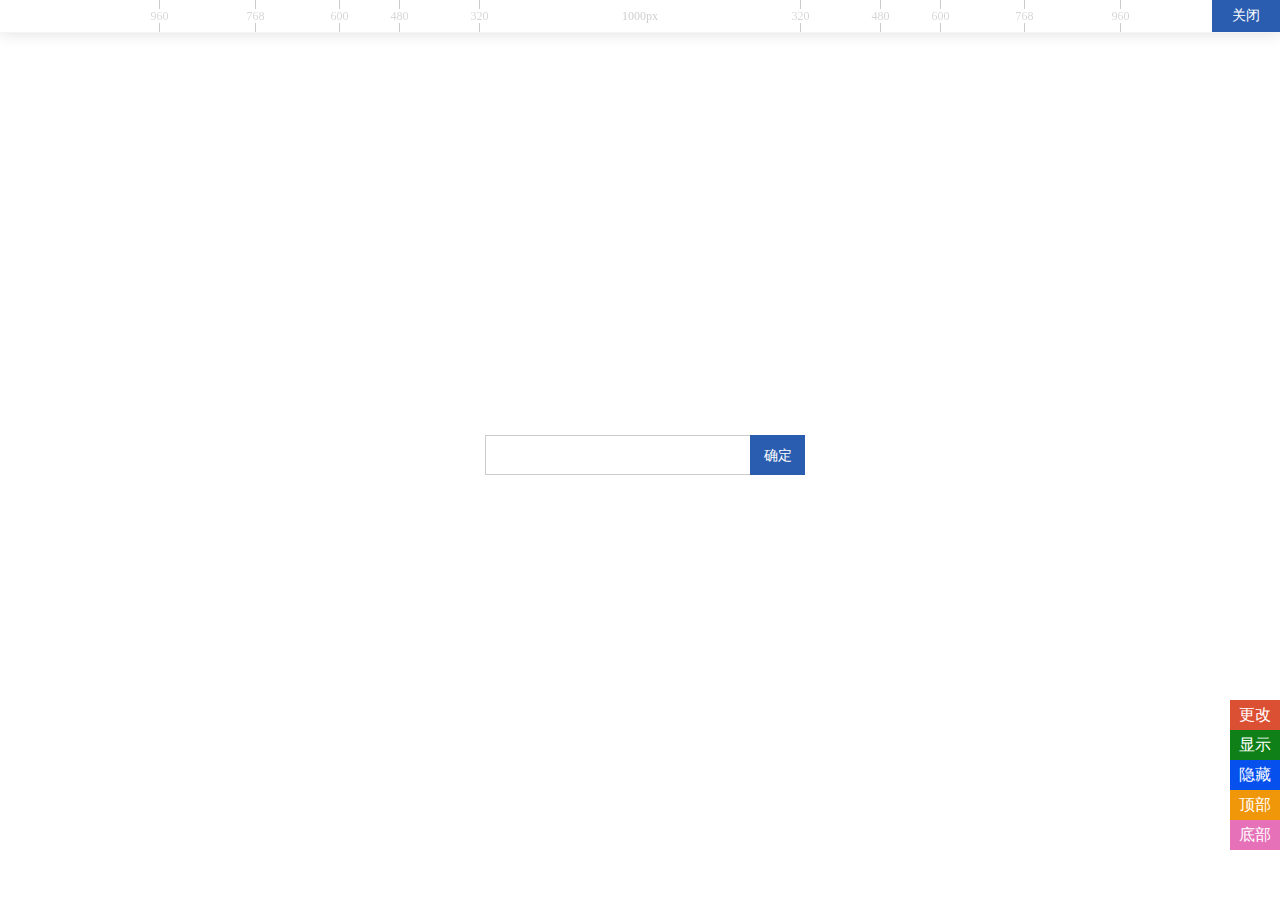
==== commit aecd90e9: "code" ====
--- a/index.html
+++ b/index.html
@@ -1,52 +1,194 @@
-<!DOCTYPE html>
-<html>
-
-  <head>
-    <meta charset='utf-8' />
-    <meta http-equiv="X-UA-Compatible" content="chrome=1" />
-    <meta name="description" content="Jsize : Responsive Web Design " />
-
-    <link rel="stylesheet" type="text/css" media="screen" href="stylesheets/stylesheet.css">
-
-    <title>Jsize</title>
-  </head>
-
-  <body>
-
-    <!-- HEADER -->
-    <div id="header_wrap" class="outer">
-        <header class="inner">
-          <a id="forkme_banner" href="https://github.com/liutian1937/Jsize">View on GitHub</a>
-
-          <h1 id="project_title">Jsize</h1>
-          <h2 id="project_tagline">Responsive Web Design </h2>
-
-            <section id="downloads">
-              <a class="zip_download_link" href="https://github.com/liutian1937/Jsize/zipball/master">Download this project as a .zip file</a>
-              <a class="tar_download_link" href="https://github.com/liutian1937/Jsize/tarball/master">Download this project as a tar.gz file</a>
-            </section>
-        </header>
-    </div>
-
-    <!-- MAIN CONTENT -->
-    <div id="main_content_wrap" class="outer">
-      <section id="main_content" class="inner">
-        <h1>
-<a name="jsize" class="anchor" href="#jsize"><span class="octicon octicon-link"></span></a>Jsize</h1>
-
-<p>Responsive Web Design </p>
-      </section>
-    </div>
-
-    <!-- FOOTER  -->
-    <div id="footer_wrap" class="outer">
-      <footer class="inner">
-        <p class="copyright">Jsize maintained by <a href="https://github.com/liutian1937">liutian1937</a></p>
-        <p>Published with <a href="http://pages.github.com">GitHub Pages</a></p>
-      </footer>
-    </div>
-
-    
-
-  </body>
-</html>
+﻿<!DOCTYPE html>
+<html>
+<head>
+<meta charset="UTF-8">
+<title>Jwalk - JavaScript Animation Library</title>
+<style>
+html,body{width:100%;height:100%;margin:0;padding:0;}
+body{background:url(background.gif) repeat;}
+#jsizeWraper{width:100%;height:100%;margin:0 auto;background:#fff;}
+#jsizeWraper iframe{width:100%;height:100%;border:none;display:block;}
+#jsizeNav{width:100%;height:32px;border-bottom:1px solid #ccc;background:#fff;position:fixed;left:0px;z-index:999;text-align:center;font-size:12px;line-height:20px;-webkit-box-shadow:0 0 15px 0 rgba(0,0,0,0.66);-moz-box-shadow:0 0 15px 0 rgba(0,0,0,0.66);-o-box-shadow:0 0 15px 0 rgba(0,0,0,0.66);box-shadow:0 0 15px 0 rgba(0,0,0,0.66);}
+#jsizeNav .jsizeItem{height:100%;width:100%;text-align:center;position:absolute;top:0;left:50%;}
+#jsizeNav .jsizeItem a{height:100%;display:inline-block;position:relative;text-decoration:none;color:#333;-webkit-transition:all 0.3s linear;*zoom:1;line-height:32px;}
+#jsizeNav .jsizeItem a:hover{background:#ddd;}
+#jsizeNav .jsizeItem a.cur{background:#999;}
+
+#jsizeNav .jsizeItem .jsizeLeft,#jsizeNav .jsizeItem .jsizeRight{position:absolute;top:0px;display:inline-block;color:#333;height:32px;line-height:32px;width:49px;text-align:center;background:url(line.gif) center 0 no-repeat;}
+#jsizeNav .jsizeItem .jsizeLeft{left:-25px;}
+#jsizeNav .jsizeItem .jsizeRight{right:-25px;}
+
+#mark{width:100%;height:100%;position:absolute;top:0;left:0;background:rgba(255,255,255,0.8);z-index:1000;}
+#newlink{width:320px;height:40px;position:absolute;left:50%;top:50%;margin-left:-155px;margin-top:-15px;}
+#newlink .link{width:253px;height:26px;border:1px solid #ccc;display:inline-block;padding:6px 60px 6px 5px;line-height:20px;color:#333;font-size:12px;}
+#newlink .link:focus{border-color:#2a5db0;outline:none;}
+#newlink .btn{position:absolute;top:0px;right:0px;height:40px;border:none;display:inline-block;line-height:30px;font-size:14px;width:55px;text-align:center;background:#2a5db0;color:#fff;cursor:pointer;}
+#newlink .btn:hover{background-color:#0650ee;}
+#mark a{font-size:20px;position:absolute;text-decoration:none;background:#2a5db0;color:#fff;right:0px;top:0px;height:32px;padding:0px 20px;line-height:32px;font-size:14px;}
+#mark a:hover{background:#0650ee;}
+
+#control{position:absolute;right:0px;bottom:50px;}
+#control a{display:block;position:absolute;right:0px;bottom:0px;z-index:1001;color:#fff;text-decoration:none;width:50px;height:30px;line-height:30px;text-align:center;}
+#control a:hover{background:#333;}
+#control .change{background:#db4f33;bottom:120px;}
+#control .show{background:#0f8018;bottom:90px;}
+#control .hide{background:#0650ee;bottom:60px;}
+#control .top{background:#F09609;bottom:30px;}
+#control .bottom{background:#E671B8;bottom:0px;}
+</style>
+<body>
+
+<div id="jsizeNav"></div>
+
+<div id="mark">
+	<div id="newlink">
+		<input type="text" class="link" value="" />
+		<input type="submit" class="btn" value="确定" onclick="change()" />
+	</div>
+	<a onclick="closeMark()" href="javascript:;" >关闭</a>
+</div>
+
+
+<div id="control">
+	<a onclick="control('change')" href="javascript:;" class="change">更改</a>
+	<a onclick="control('hide')" href="javascript:;" class="hide">隐藏</a>
+	<a onclick="control('show')" href="javascript:;" class="show">显示</a>
+	<a onclick="control('top')" href="javascript:;" class="top">顶部</a>
+	<a onclick="control('bottom')" href="javascript:;" class="bottom">底部</a>
+</div>
+
+<div id="jsizeWraper">
+	<iframe id="iframe" src=""></iframe>
+</div>
+
+
+<script>
+(function(){
+
+	var Junit = {
+		addEvent : (function() {
+			if (window.addEventListener) {
+				return function(el, type, fn) {
+					el.addEventListener(type, function(e){
+						fn(e);
+					}, false);
+				};
+			} else if (window.attachEvent) {
+				return function(el, type, fn) {
+					el.attachEvent("on" + type, function(e){
+						fn(e);
+					});
+				};
+			}
+		})(),
+		getTarget : function (target, tag) {
+			while (target.nodeName !== tag) {
+				target = target.parentNode ;
+			};
+			return target ;
+		}
+	};
+	var Jsize = function (params) {
+		if( !(this instanceof Jsize) ) {
+			return new Jsize(params) ;
+		};
+		this.options = {
+			range : [320,480,600,768,960,1280],
+			iframe : 'iframe',
+			position : 'top'
+		};
+		if(params && typeof params === 'object'){
+			for (var key in params) {
+				if(this.options.hasOwnProperty(key)){
+					this.options[key] = params[key] ;
+				}
+			}
+		};
+		this.iframe = document.getElementById(this.options.iframe);
+		this.init();
+	};
+	
+	Jsize.prototype.init = function () {
+		var _this = this, html = [], nav, i = 0 , range = this.options.range.sort(function(a,b){ return a< b ? 1 : -1 ;}), len = range.length, bodyWidth, j = 1;
+		bodyWidth = document.body.clientWidth || document.documentElement.clientWidth;
+		html.push('<div class="jsizeItem" style="left:0;"><a href="javascript:;" data-width="100%" style="width:100%;z-index:1;"></a></div>');
+		for ( ; i < len; i += 1) {
+			j ++ ;
+			if (bodyWidth > range[i]) {
+				html.push('<div class="jsizeItem" style="width:'+range[i]+'px;margin-left:-'+range[i]/2+'px;"><a href="javascript:;" data-width="'+range[i]+'px" style="width:'+range[i]+'px;z-index:'+j+'"><span class="jsizeLeft">'+range[i]+'</span><span class="jsizeRight">'+range[i]+'</span></a></div>');
+			}
+		};
+		html.push('<div class="jsizeItem" style="width:100px;margin-left:-50px;"><span style="z-index:'+j+1+';position:relative;line-height:32px;">1000px</span></div>');
+		html = html.join('');
+		
+		nav = document.getElementById('jsizeNav');
+		if(_this.options.position === 'top') {
+			nav.style.top = '0px';
+		}else{
+			nav.style.bottom = '0px';
+		};
+		nav.innerHTML = html;
+		Junit.addEvent(nav,'click',function(e){
+			var e = e || window.event, target = e.target || e.srcElement , elem, width;
+			elem = Junit.getTarget(target,'A');
+			width = elem.getAttribute('data-width');
+			document.getElementById('jsizeWraper').style.width = width;
+			_this.addClass(elem);
+		});
+	};
+	Jsize.prototype.addClass = function (elem) {
+		var item = document.getElementById('jsizeNav').getElementsByTagName('a') ;
+		for (var i = 0; i < item.length ; i += 1) {
+			item[i].className = '';
+		};
+		elem.className = 'cur' ;
+	};
+	Jsize.prototype.changeUrl = function (url) {
+		this.iframe.src = url;
+	};
+	
+	window.Jsize = Jsize ;
+})();
+var j = Jsize();
+
+function change(){
+	var mark = document.getElementById('mark'), url = mark.getElementsByTagName('input')[0].value, UrlRule = /(http|https):\/\/[\w\-_]+(\.[\w\-_]+)+([\w\-\.,@?^=%&amp;:/~\+#]*[\w\-\@?^=%&amp;/~\+#])?/;
+	if(url && UrlRule.test(url)){
+		j.changeUrl(url);
+		mark.style.display = 'none';
+	}else{
+		alert('请填写正确的URL地址');
+	}
+};
+function closeMark(){
+	document.getElementById('mark').style.display = 'none';
+};
+function control(type){
+	var mark = document.getElementById('mark'), nav = document.getElementById('jsizeNav') ;
+	switch(type){
+		case 'change' : 
+			mark.style.display = 'block';
+			mark.getElementsByTagName('input')[0].value = '';
+			break;
+		case 'hide' :
+			nav.style.display = 'none';
+			break;
+		case 'show' :
+			nav.style.display = 'block';
+			break;
+		case 'top' :
+			nav.style.display = 'block';
+			nav.style.top = '0px';
+			nav.style.bottom = 'auto';
+			break;
+		case 'bottom' :
+			nav.style.display = 'block';
+			nav.style.top = 'auto';
+			nav.style.bottom = '0px';
+			break;
+	}
+};
+</script>
+
+</body>
+</html>
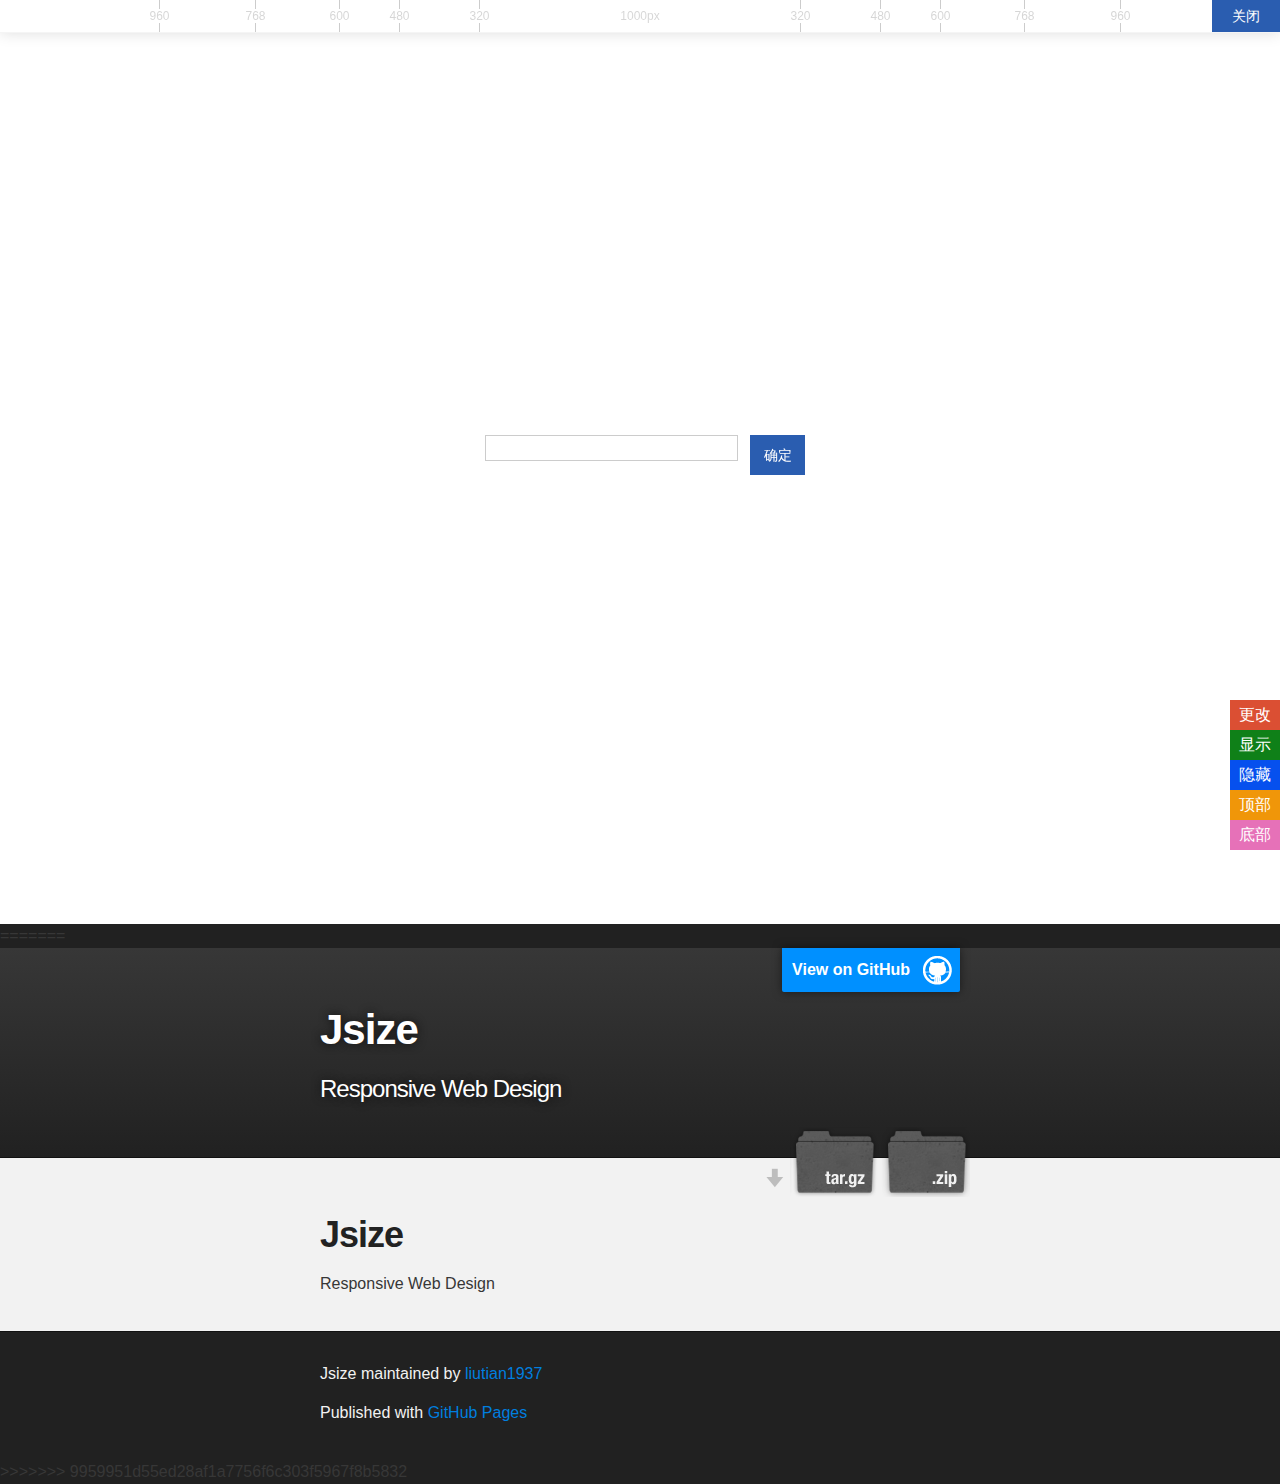
==== commit de65152f: "code" ====
--- a/index.html
+++ b/index.html
@@ -1,3 +1,4 @@
+<<<<<<< HEAD
 ﻿<!DOCTYPE html>
 <html>
 <head>
@@ -192,3 +193,57 @@
 
 </body>
 </html>
+=======
+<!DOCTYPE html>
+<html>
+
+  <head>
+    <meta charset='utf-8' />
+    <meta http-equiv="X-UA-Compatible" content="chrome=1" />
+    <meta name="description" content="Jsize : Responsive Web Design " />
+
+    <link rel="stylesheet" type="text/css" media="screen" href="stylesheets/stylesheet.css">
+
+    <title>Jsize</title>
+  </head>
+
+  <body>
+
+    <!-- HEADER -->
+    <div id="header_wrap" class="outer">
+        <header class="inner">
+          <a id="forkme_banner" href="https://github.com/liutian1937/Jsize">View on GitHub</a>
+
+          <h1 id="project_title">Jsize</h1>
+          <h2 id="project_tagline">Responsive Web Design </h2>
+
+            <section id="downloads">
+              <a class="zip_download_link" href="https://github.com/liutian1937/Jsize/zipball/master">Download this project as a .zip file</a>
+              <a class="tar_download_link" href="https://github.com/liutian1937/Jsize/tarball/master">Download this project as a tar.gz file</a>
+            </section>
+        </header>
+    </div>
+
+    <!-- MAIN CONTENT -->
+    <div id="main_content_wrap" class="outer">
+      <section id="main_content" class="inner">
+        <h1>
+<a name="jsize" class="anchor" href="#jsize"><span class="octicon octicon-link"></span></a>Jsize</h1>
+
+<p>Responsive Web Design </p>
+      </section>
+    </div>
+
+    <!-- FOOTER  -->
+    <div id="footer_wrap" class="outer">
+      <footer class="inner">
+        <p class="copyright">Jsize maintained by <a href="https://github.com/liutian1937">liutian1937</a></p>
+        <p>Published with <a href="http://pages.github.com">GitHub Pages</a></p>
+      </footer>
+    </div>
+
+    
+
+  </body>
+</html>
+>>>>>>> 9959951d55ed28af1a7756f6c303f5967f8b5832
--- a/stylesheets/stylesheet.css
+++ b/stylesheets/stylesheet.css
@@ -0,0 +1,427 @@
+/*******************************************************************************
+Slate Theme for GitHub Pages
+by Jason Costello, @jsncostello
+*******************************************************************************/
+
+@import url(pygment_trac.css);
+
+/*******************************************************************************
+MeyerWeb Reset
+*******************************************************************************/
+
+html, body, div, span, applet, object, iframe,
+h1, h2, h3, h4, h5, h6, p, blockquote, pre,
+a, abbr, acronym, address, big, cite, code,
+del, dfn, em, img, ins, kbd, q, s, samp,
+small, strike, strong, sub, sup, tt, var,
+b, u, i, center,
+dl, dt, dd, ol, ul, li,
+fieldset, form, label, legend,
+table, caption, tbody, tfoot, thead, tr, th, td,
+article, aside, canvas, details, embed,
+figure, figcaption, footer, header, hgroup,
+menu, nav, output, ruby, section, summary,
+time, mark, audio, video {
+  margin: 0;
+  padding: 0;
+  border: 0;
+  font: inherit;
+  vertical-align: baseline;
+}
+
+/* HTML5 display-role reset for older browsers */
+article, aside, details, figcaption, figure,
+footer, header, hgroup, menu, nav, section {
+  display: block;
+}
+
+ol, ul {
+  list-style: none;
+}
+
+blockquote, q {
+}
+
+table {
+  border-collapse: collapse;
+  border-spacing: 0;
+}
+
+/*******************************************************************************
+Theme Styles
+*******************************************************************************/
+
+body {
+  box-sizing: border-box;
+  color:#373737;
+  background: #212121;
+  font-size: 16px;
+  font-family: 'Myriad Pro', Calibri, Helvetica, Arial, sans-serif;
+  line-height: 1.5;
+  -webkit-font-smoothing: antialiased;
+}
+
+h1, h2, h3, h4, h5, h6 {
+  margin: 10px 0;
+  font-weight: 700;
+  color:#222222;
+  font-family: 'Lucida Grande', 'Calibri', Helvetica, Arial, sans-serif;
+  letter-spacing: -1px;
+}
+
+h1 {
+  font-size: 36px;
+  font-weight: 700;
+}
+
+h2 {
+  padding-bottom: 10px;
+  font-size: 32px;
+  background: url('../images/bg_hr.png') repeat-x bottom;
+}
+
+h3 {
+  font-size: 24px;
+}
+
+h4 {
+  font-size: 21px;
+}
+
+h5 {
+  font-size: 18px;
+}
+
+h6 {
+  font-size: 16px;
+}
+
+p {
+  margin: 10px 0 15px 0;
+}
+
+footer p {
+  color: #f2f2f2;
+}
+
+a {
+  text-decoration: none;
+  color: #007edf;
+  text-shadow: none;
+
+  transition: color 0.5s ease;
+  transition: text-shadow 0.5s ease;
+  -webkit-transition: color 0.5s ease;
+  -webkit-transition: text-shadow 0.5s ease;
+  -moz-transition: color 0.5s ease;
+  -moz-transition: text-shadow 0.5s ease;
+  -o-transition: color 0.5s ease;
+  -o-transition: text-shadow 0.5s ease;
+  -ms-transition: color 0.5s ease;
+  -ms-transition: text-shadow 0.5s ease;
+}
+
+#main_content a:hover {
+  color: #0069ba;
+  text-shadow: #0090ff 0px 0px 2px;
+}
+
+footer a:hover {
+  color: #43adff;
+  text-shadow: #0090ff 0px 0px 2px;
+}
+
+em {
+  font-style: italic;
+}
+
+strong {
+  font-weight: bold;
+}
+
+img {
+  position: relative;
+  margin: 0 auto;
+  max-width: 739px;
+  padding: 5px;
+  margin: 10px 0 10px 0;
+  border: 1px solid #ebebeb;
+
+  box-shadow: 0 0 5px #ebebeb;
+  -webkit-box-shadow: 0 0 5px #ebebeb;
+  -moz-box-shadow: 0 0 5px #ebebeb;
+  -o-box-shadow: 0 0 5px #ebebeb;
+  -ms-box-shadow: 0 0 5px #ebebeb;
+}
+
+pre, code {
+  width: 100%;
+  color: #222;
+  background-color: #fff;
+
+  font-family: Monaco, "Bitstream Vera Sans Mono", "Lucida Console", Terminal, monospace;
+  font-size: 14px;
+
+  border-radius: 2px;
+  -moz-border-radius: 2px;
+  -webkit-border-radius: 2px;
+
+
+
+}
+
+pre {
+  width: 100%;
+  padding: 10px;
+  box-shadow: 0 0 10px rgba(0,0,0,.1);
+  overflow: auto;
+}
+
+code {
+  padding: 3px;
+  margin: 0 3px;
+  box-shadow: 0 0 10px rgba(0,0,0,.1);
+}
+
+pre code {
+  display: block;
+  box-shadow: none;
+}
+
+blockquote {
+  color: #666;
+  margin-bottom: 20px;
+  padding: 0 0 0 20px;
+  border-left: 3px solid #bbb;
+}
+
+ul, ol, dl {
+  margin-bottom: 15px
+}
+
+ul li {
+  list-style: inside;
+  padding-left: 20px;
+}
+
+ol li {
+  list-style: decimal inside;
+  padding-left: 20px;
+}
+
+dl dt {
+  font-weight: bold;
+}
+
+dl dd {
+  padding-left: 20px;
+  font-style: italic;
+}
+
+dl p {
+  padding-left: 20px;
+  font-style: italic;
+}
+
+hr {
+  height: 1px;
+  margin-bottom: 5px;
+  border: none;
+  background: url('../images/bg_hr.png') repeat-x center;
+}
+
+table {
+  border: 1px solid #373737;
+  margin-bottom: 20px;
+  text-align: left;
+ }
+
+th {
+  font-family: 'Lucida Grande', 'Helvetica Neue', Helvetica, Arial, sans-serif;
+  padding: 10px;
+  background: #373737;
+  color: #fff;
+ }
+
+td {
+  padding: 10px;
+  border: 1px solid #373737;
+ }
+
+form {
+  background: #f2f2f2;
+  padding: 20px;
+}
+
+img {
+  width: 100%;
+  max-width: 100%;
+}
+
+/*******************************************************************************
+Full-Width Styles
+*******************************************************************************/
+
+.outer {
+  width: 100%;
+}
+
+.inner {
+  position: relative;
+  max-width: 640px;
+  padding: 20px 10px;
+  margin: 0 auto;
+}
+
+#forkme_banner {
+  display: block;
+  position: absolute;
+  top:0;
+  right: 10px;
+  z-index: 10;
+  padding: 10px 50px 10px 10px;
+  color: #fff;
+  background: url('../images/blacktocat.png') #0090ff no-repeat 95% 50%;
+  font-weight: 700;
+  box-shadow: 0 0 10px rgba(0,0,0,.5);
+  border-bottom-left-radius: 2px;
+  border-bottom-right-radius: 2px;
+}
+
+#header_wrap {
+  background: #212121;
+  background: -moz-linear-gradient(top, #373737, #212121);
+  background: -webkit-linear-gradient(top, #373737, #212121);
+  background: -ms-linear-gradient(top, #373737, #212121);
+  background: -o-linear-gradient(top, #373737, #212121);
+  background: linear-gradient(top, #373737, #212121);
+}
+
+#header_wrap .inner {
+  padding: 50px 10px 30px 10px;
+}
+
+#project_title {
+  margin: 0;
+  color: #fff;
+  font-size: 42px;
+  font-weight: 700;
+  text-shadow: #111 0px 0px 10px;
+}
+
+#project_tagline {
+  color: #fff;
+  font-size: 24px;
+  font-weight: 300;
+  background: none;
+  text-shadow: #111 0px 0px 10px;
+}
+
+#downloads {
+  position: absolute;
+  width: 210px;
+  z-index: 10;
+  bottom: -40px;
+  right: 0;
+  height: 70px;
+  background: url('../images/icon_download.png') no-repeat 0% 90%;
+}
+
+.zip_download_link {
+  display: block;
+  float: right;
+  width: 90px;
+  height:70px;
+  text-indent: -5000px;
+  overflow: hidden;
+  background: url(../images/sprite_download.png) no-repeat bottom left;
+}
+
+.tar_download_link {
+  display: block;
+  float: right;
+  width: 90px;
+  height:70px;
+  text-indent: -5000px;
+  overflow: hidden;
+  background: url(../images/sprite_download.png) no-repeat bottom right;
+  margin-left: 10px;
+}
+
+.zip_download_link:hover {
+  background: url(../images/sprite_download.png) no-repeat top left;
+}
+
+.tar_download_link:hover {
+  background: url(../images/sprite_download.png) no-repeat top right;
+}
+
+#main_content_wrap {
+  background: #f2f2f2;
+  border-top: 1px solid #111;
+  border-bottom: 1px solid #111;
+}
+
+#main_content {
+  padding-top: 40px;
+}
+
+#footer_wrap {
+  background: #212121;
+}
+
+
+
+/*******************************************************************************
+Small Device Styles
+*******************************************************************************/
+
+@media screen and (max-width: 480px) {
+  body {
+    font-size:14px;
+  }
+
+  #downloads {
+    display: none;
+  }
+
+  .inner {
+    min-width: 320px;
+    max-width: 480px;
+  }
+
+  #project_title {
+  font-size: 32px;
+  }
+
+  h1 {
+    font-size: 28px;
+  }
+
+  h2 {
+    font-size: 24px;
+  }
+
+  h3 {
+    font-size: 21px;
+  }
+
+  h4 {
+    font-size: 18px;
+  }
+
+  h5 {
+    font-size: 14px;
+  }
+
+  h6 {
+    font-size: 12px;
+  }
+
+  code, pre {
+    min-width: 320px;
+    max-width: 480px;
+    font-size: 11px;
+  }
+
+}
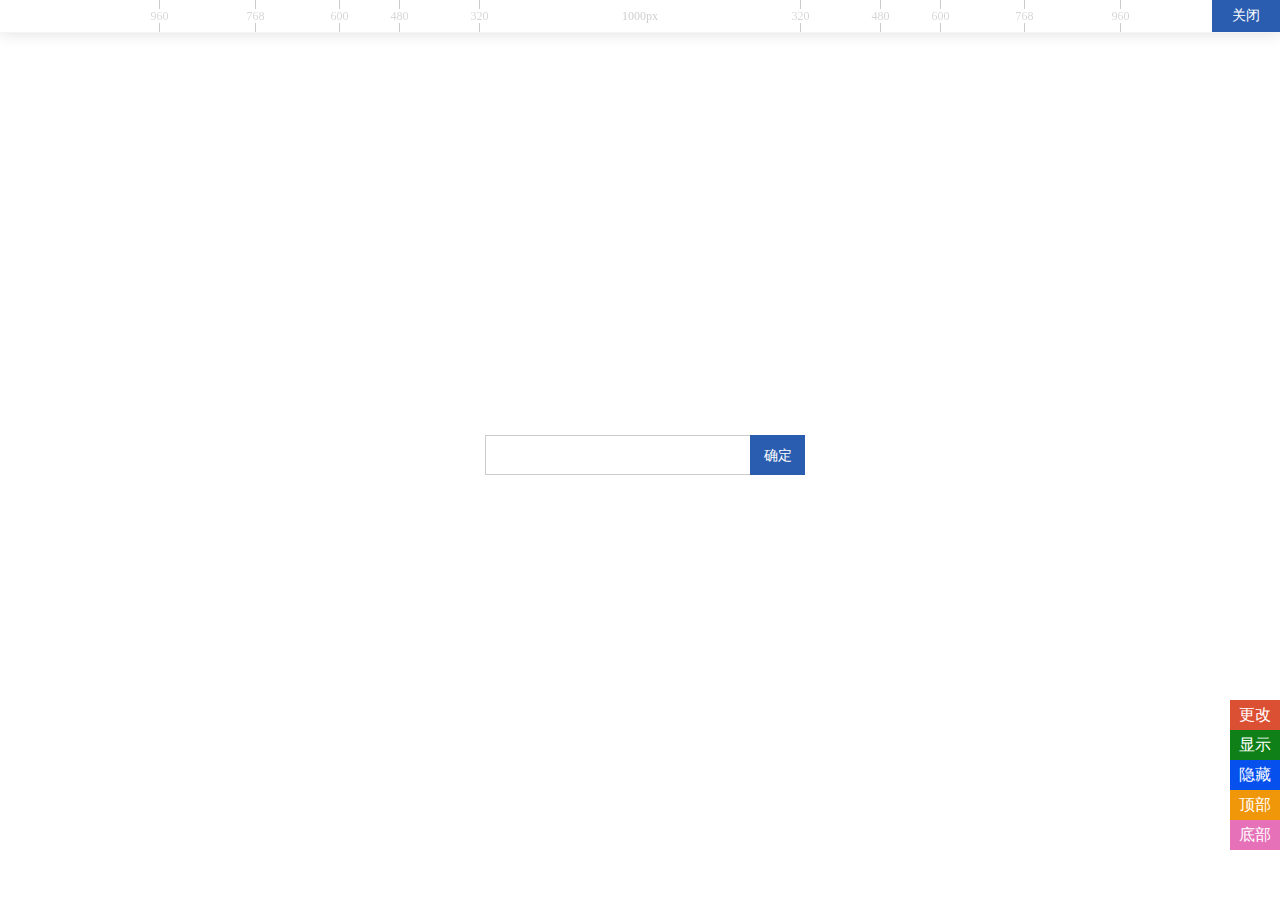
==== commit bacd01e4: "code" ====
--- a/index.html
+++ b/index.html
@@ -1,4 +1,3 @@
-<<<<<<< HEAD
 ﻿<!DOCTYPE html>
 <html>
 <head>
@@ -193,57 +192,3 @@
 
 </body>
 </html>
-=======
-<!DOCTYPE html>
-<html>
-
-  <head>
-    <meta charset='utf-8' />
-    <meta http-equiv="X-UA-Compatible" content="chrome=1" />
-    <meta name="description" content="Jsize : Responsive Web Design " />
-
-    <link rel="stylesheet" type="text/css" media="screen" href="stylesheets/stylesheet.css">
-
-    <title>Jsize</title>
-  </head>
-
-  <body>
-
-    <!-- HEADER -->
-    <div id="header_wrap" class="outer">
-        <header class="inner">
-          <a id="forkme_banner" href="https://github.com/liutian1937/Jsize">View on GitHub</a>
-
-          <h1 id="project_title">Jsize</h1>
-          <h2 id="project_tagline">Responsive Web Design </h2>
-
-            <section id="downloads">
-              <a class="zip_download_link" href="https://github.com/liutian1937/Jsize/zipball/master">Download this project as a .zip file</a>
-              <a class="tar_download_link" href="https://github.com/liutian1937/Jsize/tarball/master">Download this project as a tar.gz file</a>
-            </section>
-        </header>
-    </div>
-
-    <!-- MAIN CONTENT -->
-    <div id="main_content_wrap" class="outer">
-      <section id="main_content" class="inner">
-        <h1>
-<a name="jsize" class="anchor" href="#jsize"><span class="octicon octicon-link"></span></a>Jsize</h1>
-
-<p>Responsive Web Design </p>
-      </section>
-    </div>
-
-    <!-- FOOTER  -->
-    <div id="footer_wrap" class="outer">
-      <footer class="inner">
-        <p class="copyright">Jsize maintained by <a href="https://github.com/liutian1937">liutian1937</a></p>
-        <p>Published with <a href="http://pages.github.com">GitHub Pages</a></p>
-      </footer>
-    </div>
-
-    
-
-  </body>
-</html>
->>>>>>> 9959951d55ed28af1a7756f6c303f5967f8b5832
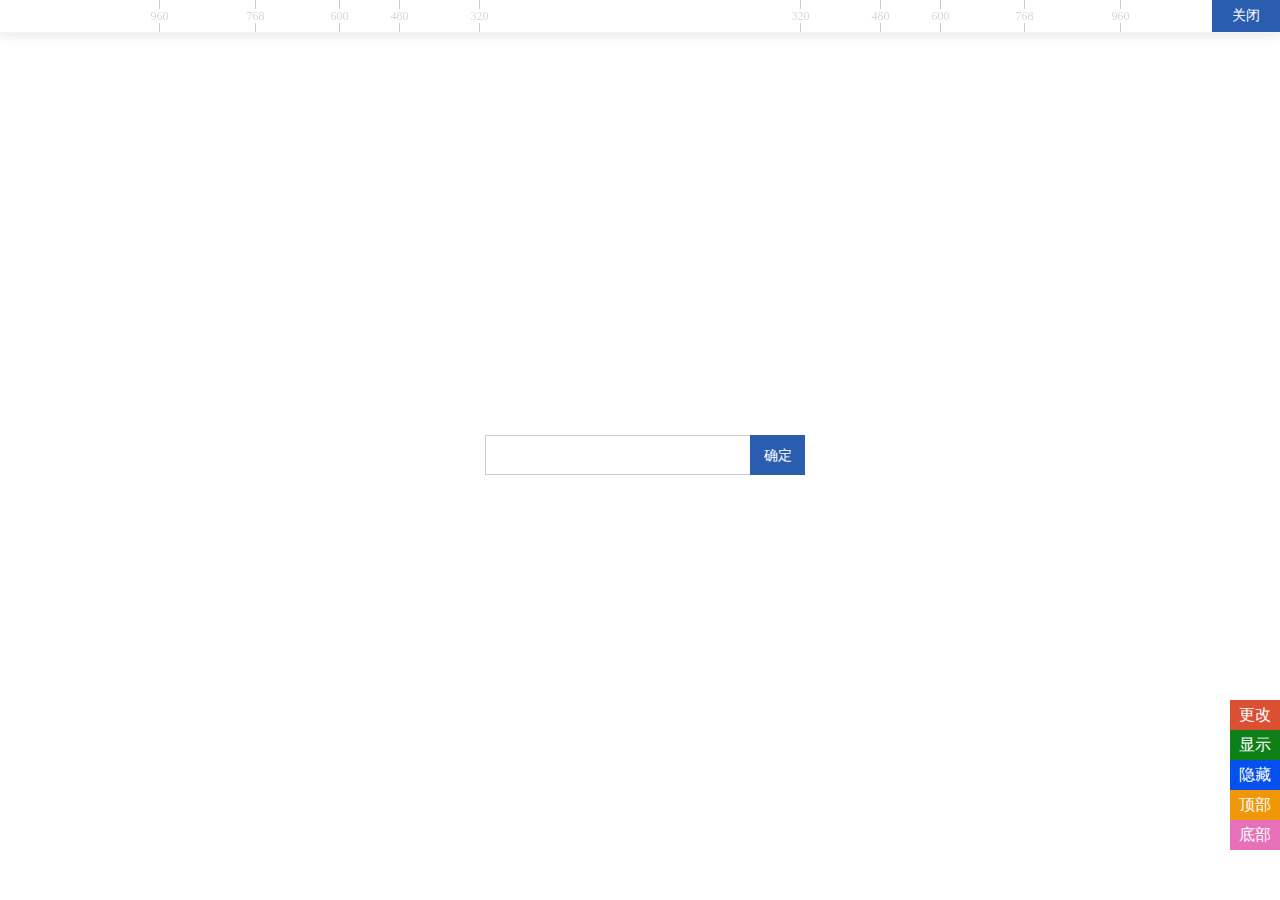
==== commit d191af0b: "code" ====
--- a/index.html
+++ b/index.html
@@ -118,7 +118,7 @@
 				html.push('<div class="jsizeItem" style="width:'+range[i]+'px;margin-left:-'+range[i]/2+'px;"><a href="javascript:;" data-width="'+range[i]+'px" style="width:'+range[i]+'px;z-index:'+j+'"><span class="jsizeLeft">'+range[i]+'</span><span class="jsizeRight">'+range[i]+'</span></a></div>');
 			}
 		};
-		html.push('<div class="jsizeItem" style="width:100px;margin-left:-50px;"><span style="z-index:'+j+1+';position:relative;line-height:32px;">1000px</span></div>');
+		html.push('<div class="jsizeItem" style="width:100px;margin-left:-50px;"><span id="widthText" style="color:#fff;z-index:'+j+1+';position:relative;line-height:32px;"></span></div>');
 		html = html.join('');
 		
 		nav = document.getElementById('jsizeNav');
@@ -128,11 +128,13 @@
 			nav.style.bottom = '0px';
 		};
 		nav.innerHTML = html;
+		document.getElementById('widthText').innerHTML = bodyWidth + 'px' ;
 		Junit.addEvent(nav,'click',function(e){
 			var e = e || window.event, target = e.target || e.srcElement , elem, width;
 			elem = Junit.getTarget(target,'A');
 			width = elem.getAttribute('data-width');
 			document.getElementById('jsizeWraper').style.width = width;
+			document.getElementById('widthText').innerHTML = width;
 			_this.addClass(elem);
 		});
 	};
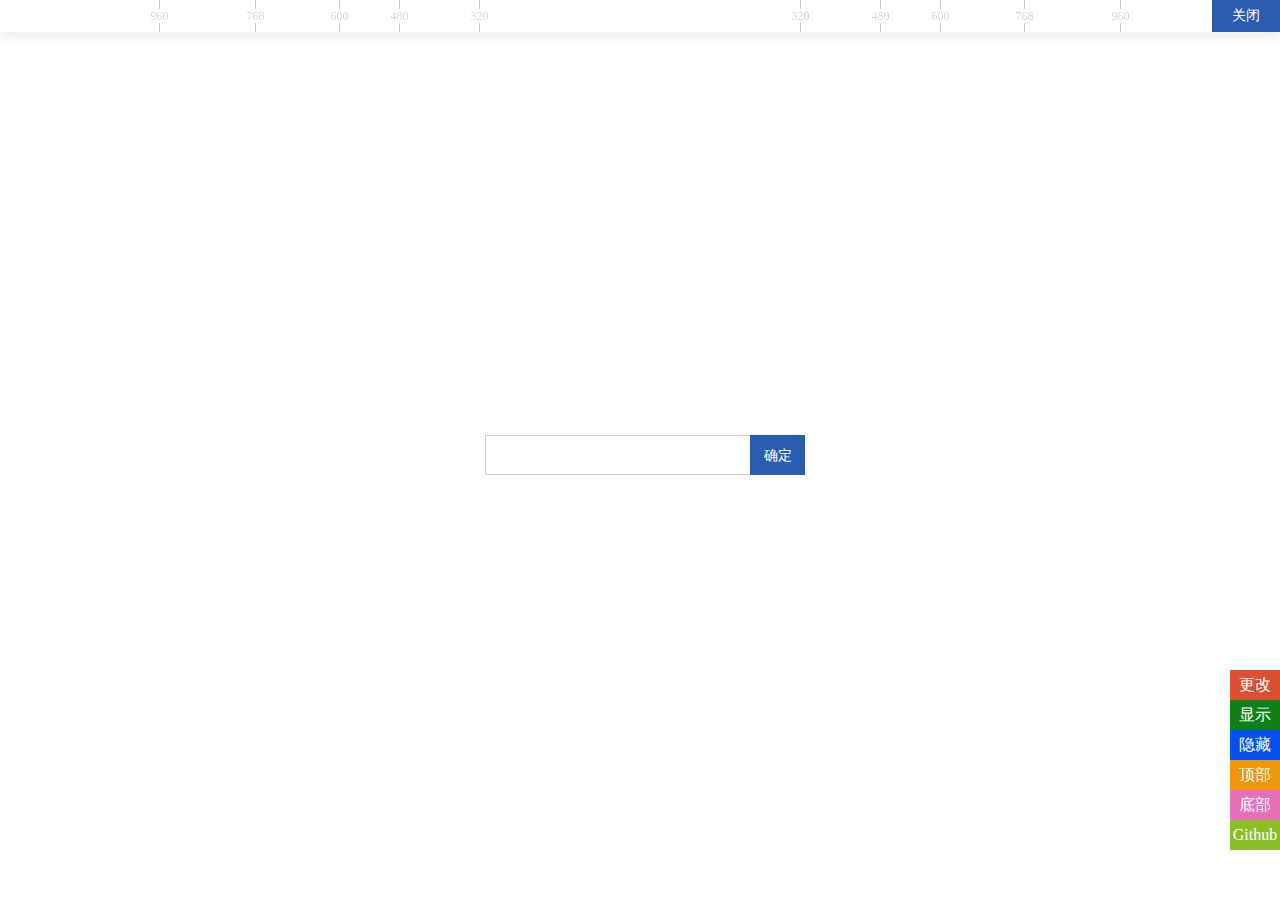
==== commit dd2ec7f7: "code" ====
--- a/index.html
+++ b/index.html
@@ -30,11 +30,12 @@
 #control{position:absolute;right:0px;bottom:50px;}
 #control a{display:block;position:absolute;right:0px;bottom:0px;z-index:1001;color:#fff;text-decoration:none;width:50px;height:30px;line-height:30px;text-align:center;}
 #control a:hover{background:#333;}
-#control .change{background:#db4f33;bottom:120px;}
-#control .show{background:#0f8018;bottom:90px;}
-#control .hide{background:#0650ee;bottom:60px;}
-#control .top{background:#F09609;bottom:30px;}
-#control .bottom{background:#E671B8;bottom:0px;}
+#control .change{background:#db4f33;bottom:150px;}
+#control .show{background:#0f8018;bottom:120px;}
+#control .hide{background:#0650ee;bottom:90px;}
+#control .top{background:#F09609;bottom:60px;}
+#control .bottom{background:#E671B8;bottom:30px;}
+#control .github{background:#8CBF26;bottom:0px;}
 </style>
 <body>
 
@@ -55,6 +56,7 @@
 	<a onclick="control('show')" href="javascript:;" class="show">显示</a>
 	<a onclick="control('top')" href="javascript:;" class="top">顶部</a>
 	<a onclick="control('bottom')" href="javascript:;" class="bottom">底部</a>
+	<a href="javascript:;" target="_blank" class="github">Github</a>
 </div>
 
 <div id="jsizeWraper">
